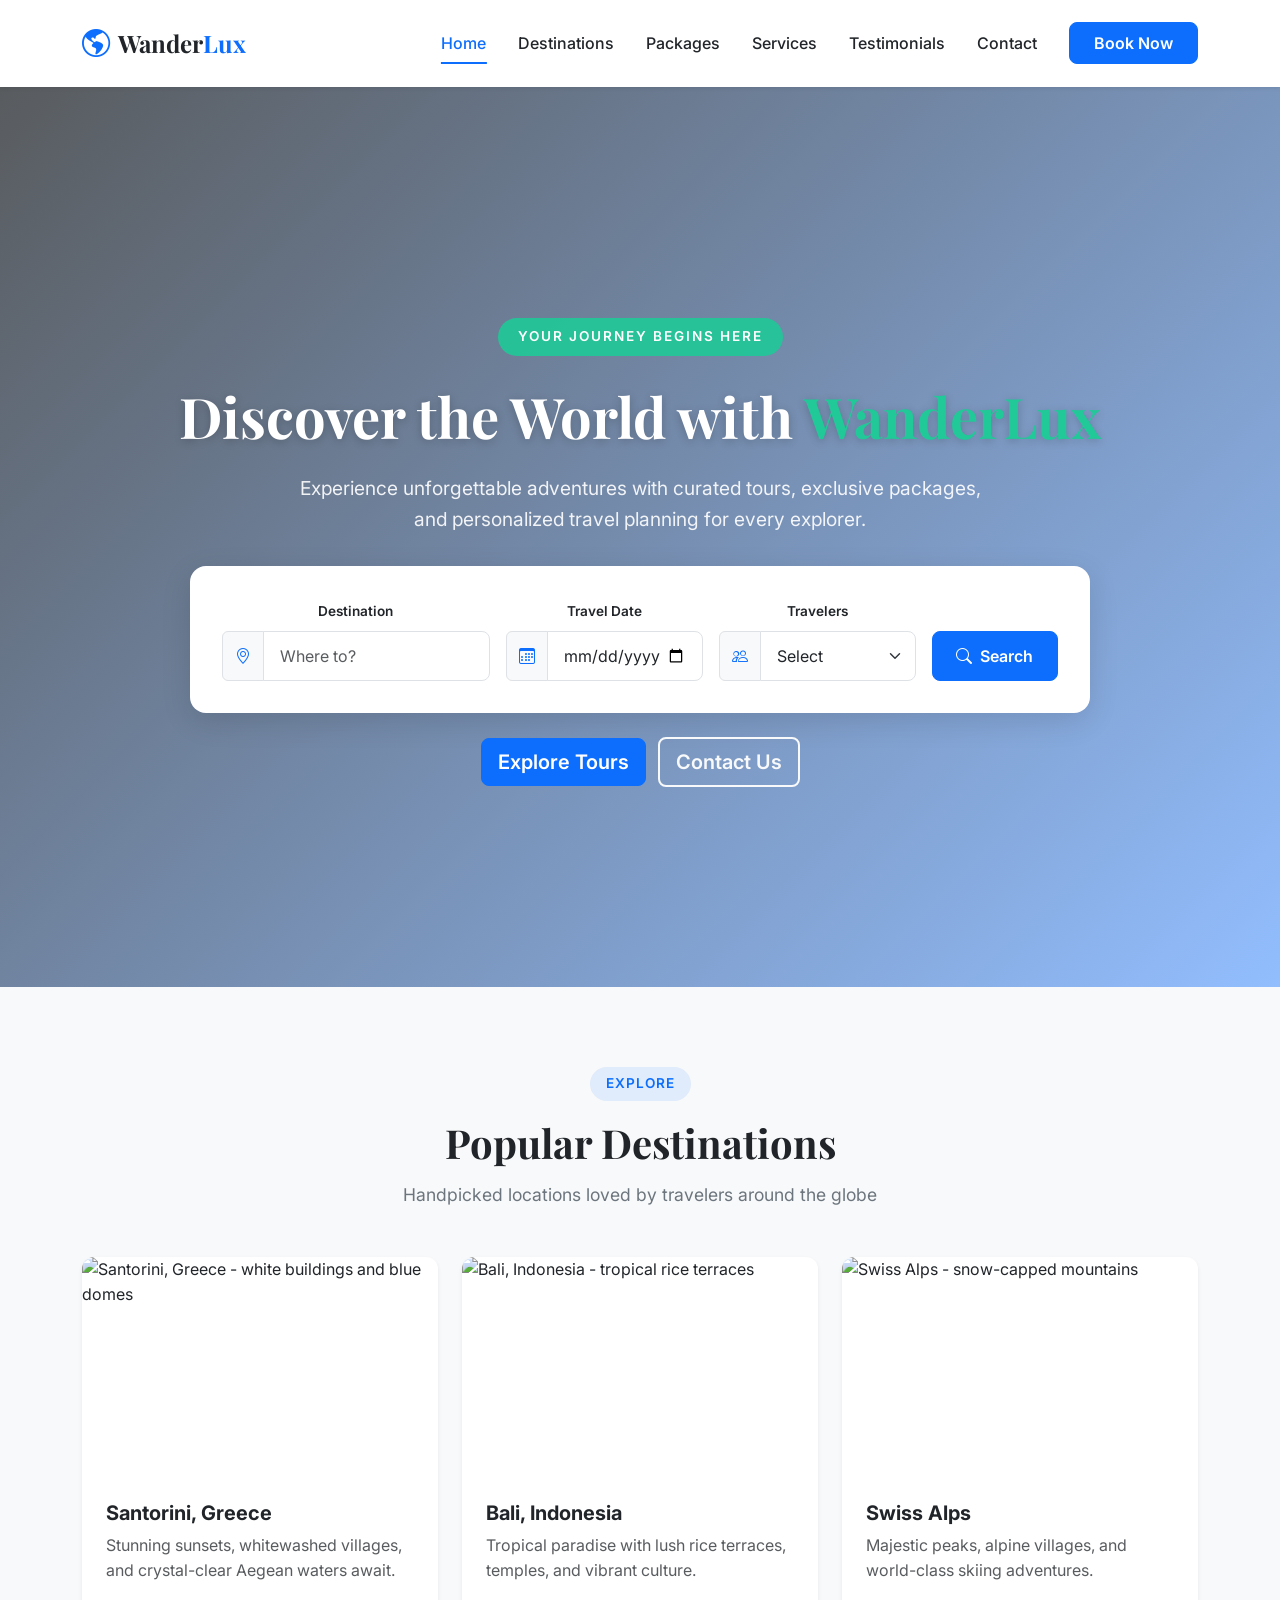
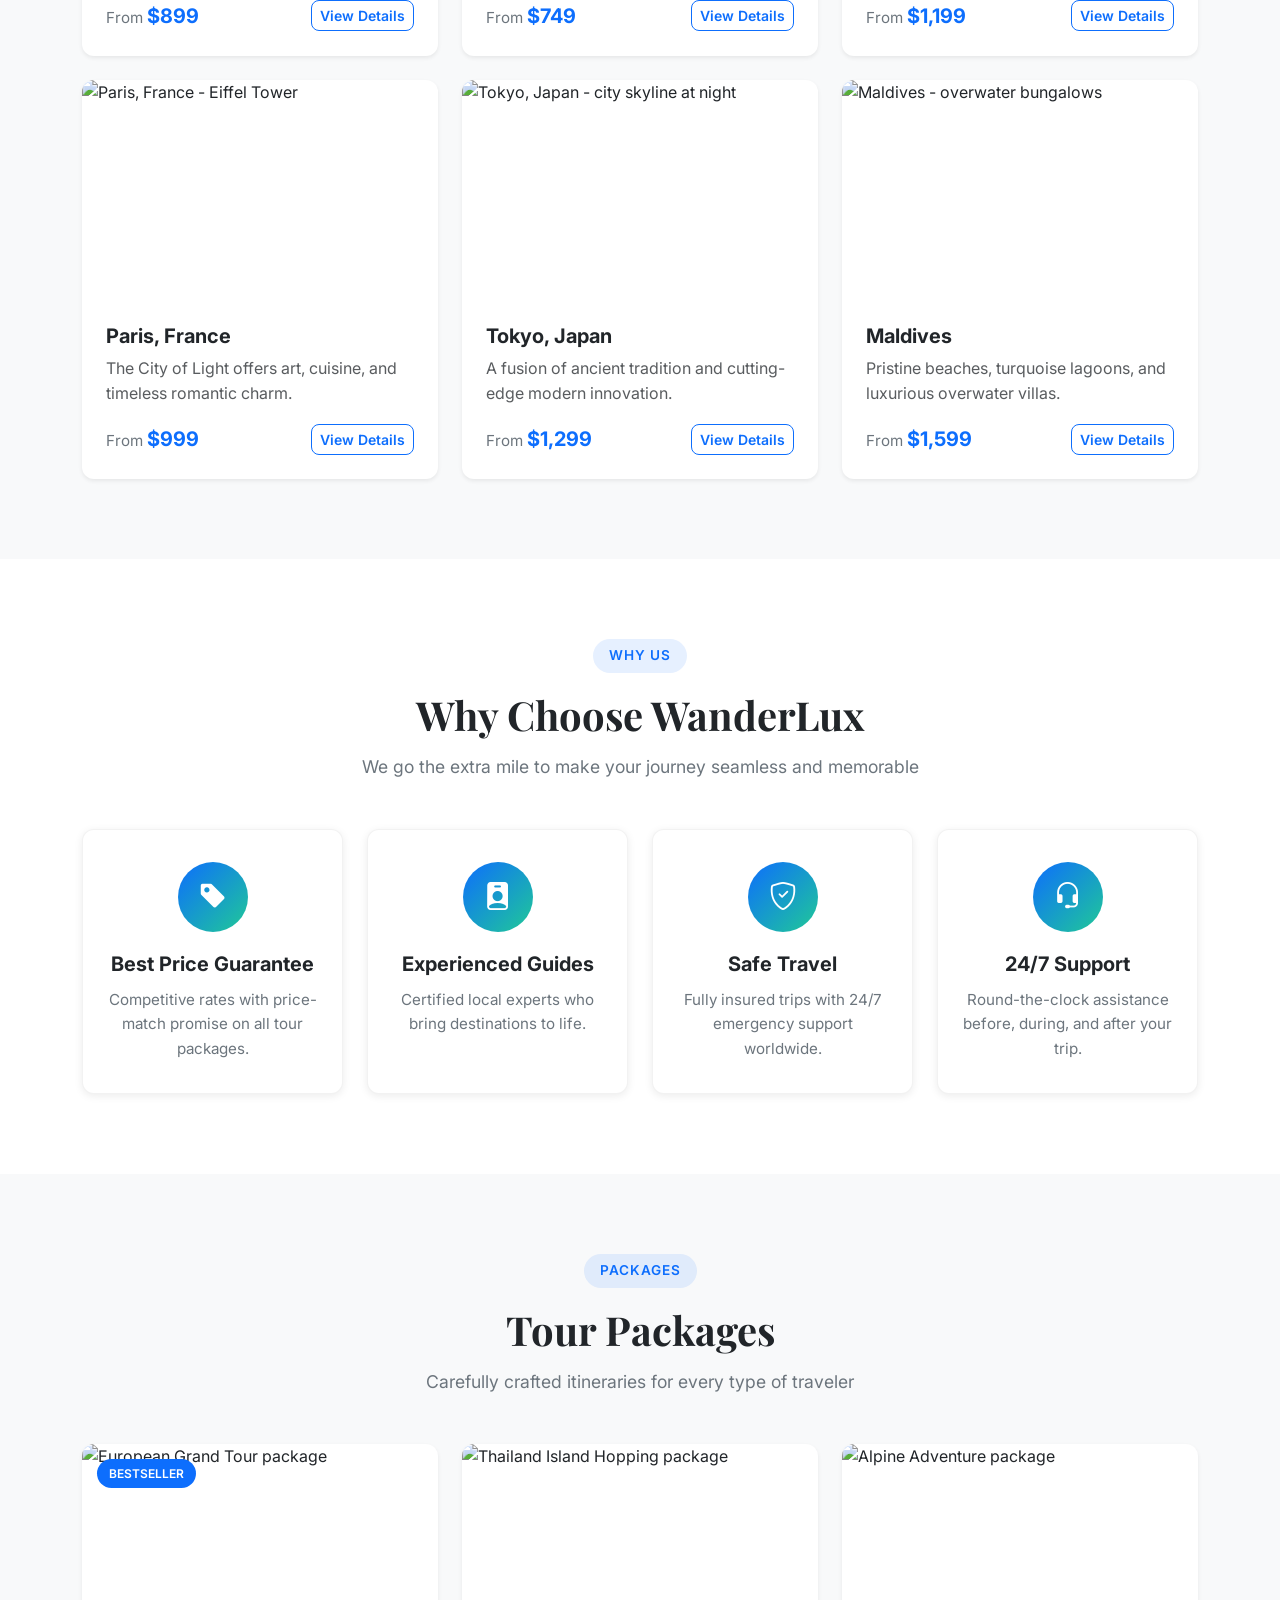
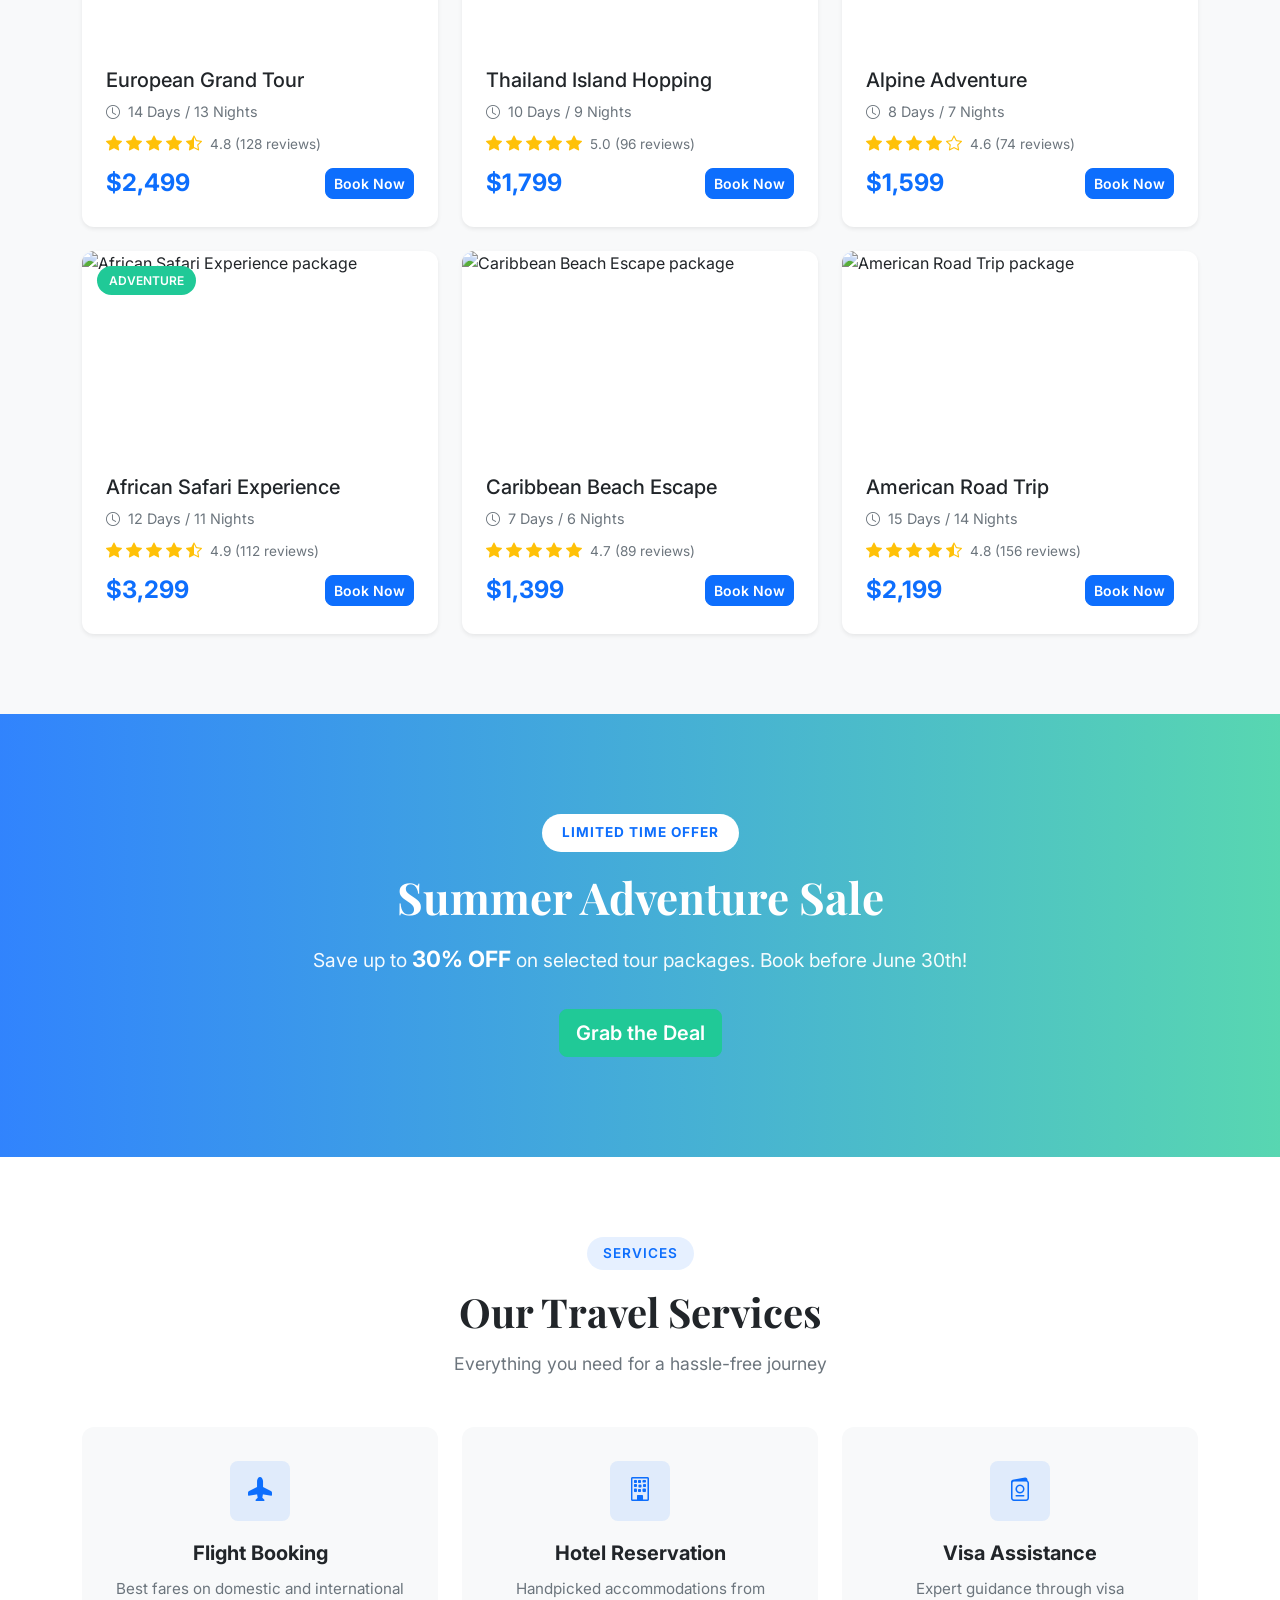
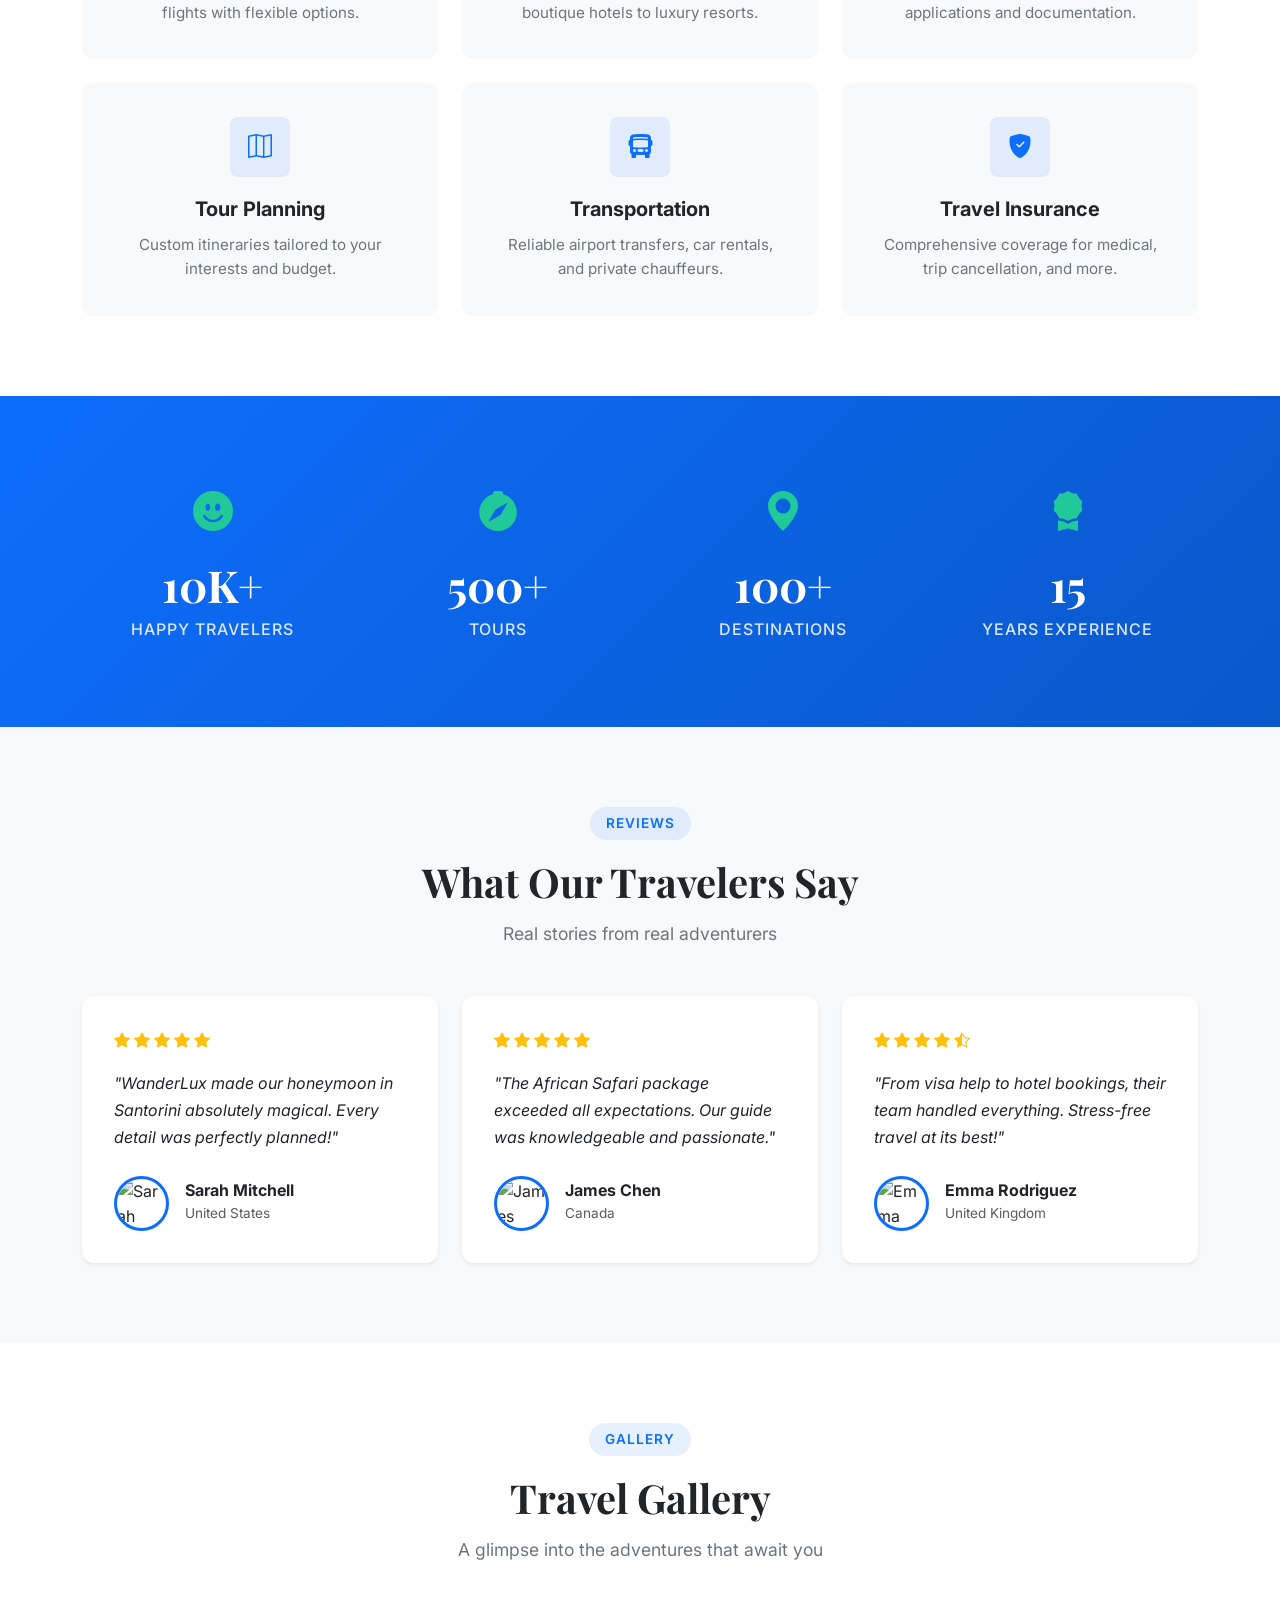
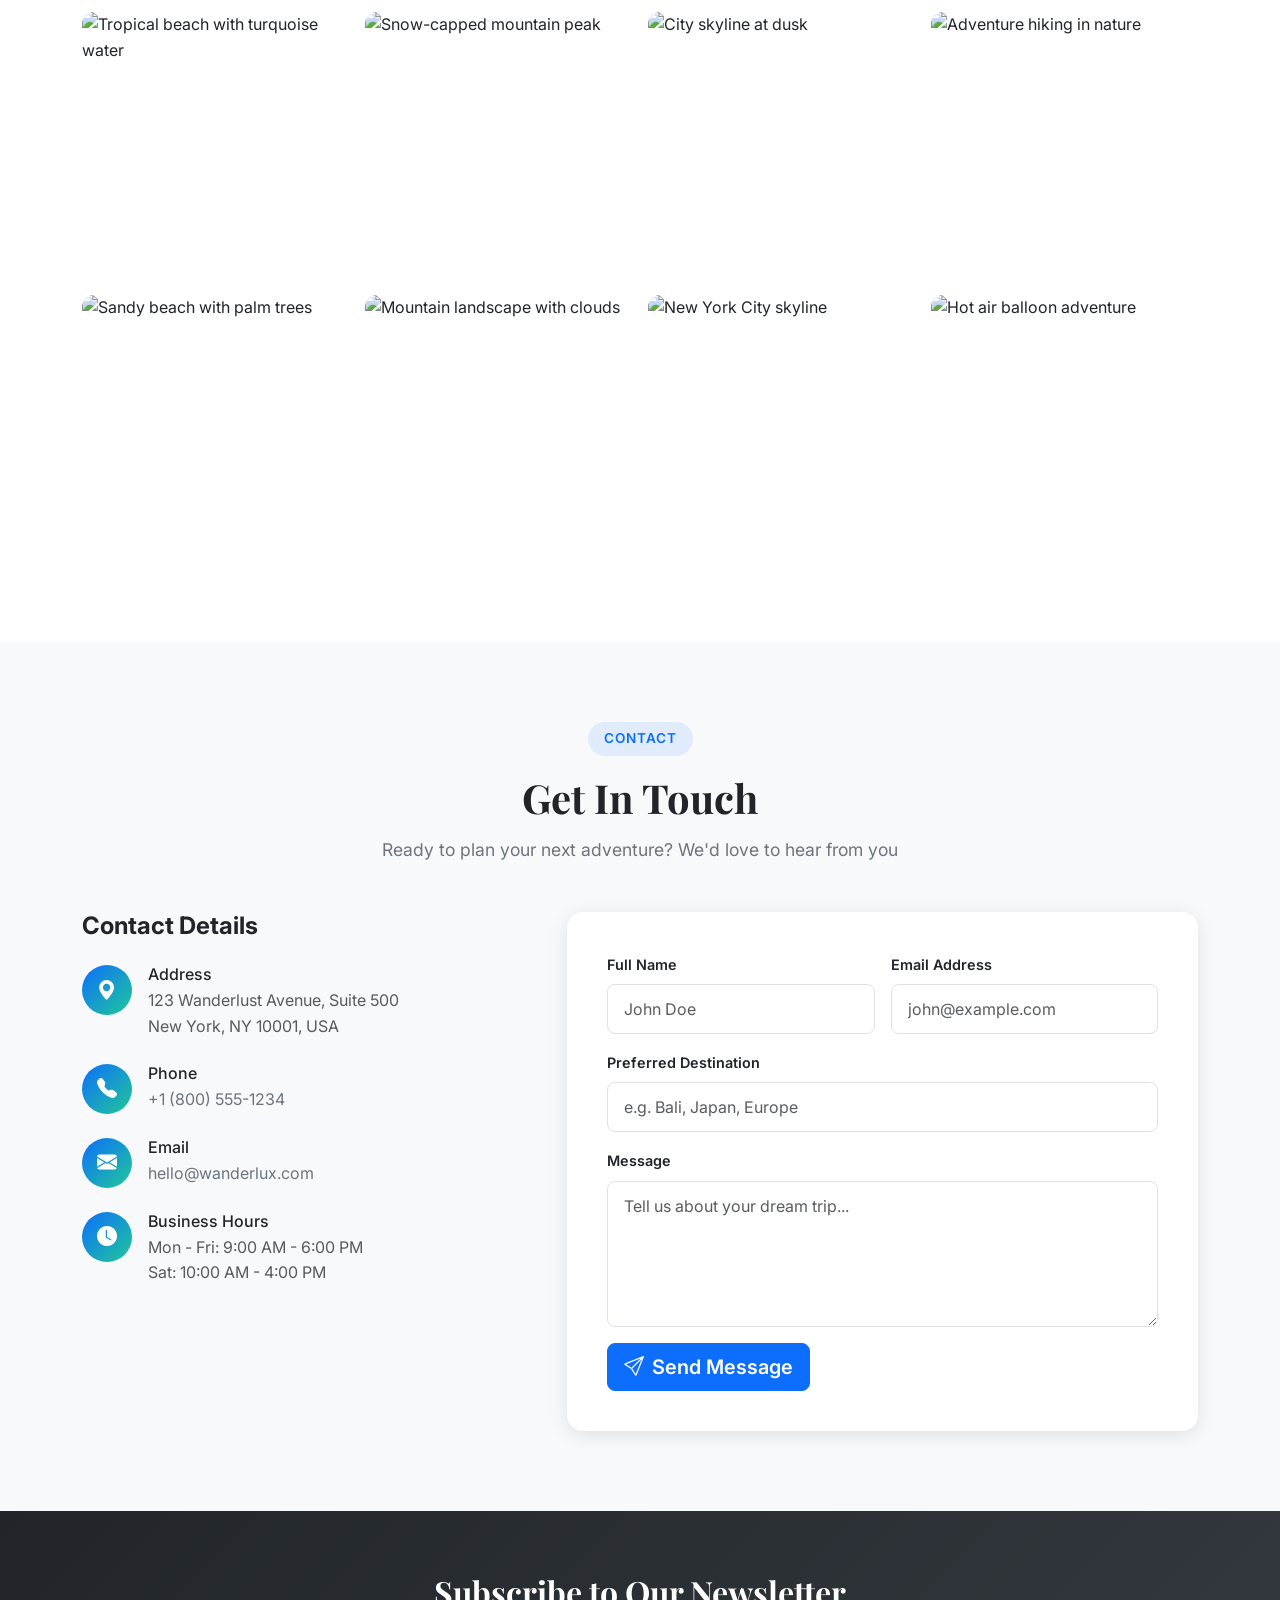
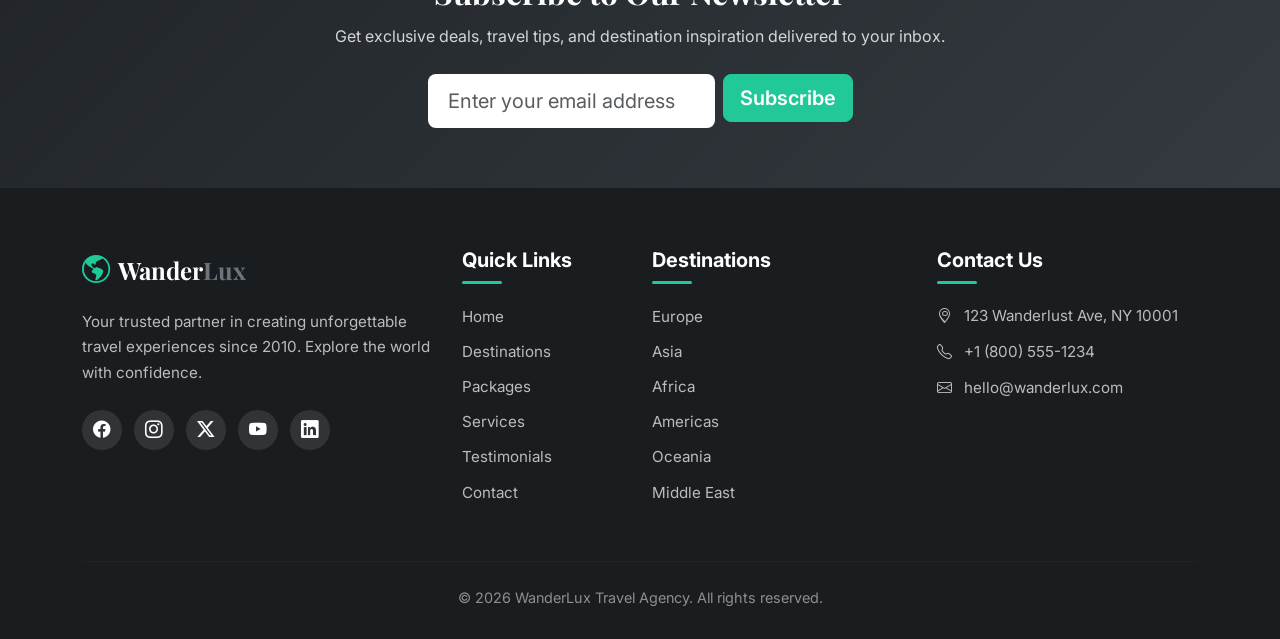
==== travel-agency/index.html @ b8230808 "folder set" ====
<!DOCTYPE html>
<html lang="en">
<head>
    <!-- Meta Tags for SEO and Responsive Design -->
    <meta charset="UTF-8">
    <meta name="viewport" content="width=device-width, initial-scale=1.0">
    <meta name="description" content="WanderLux Travel Agency - Premium tours, destinations, and travel packages worldwide. Book your dream vacation today.">
    <meta name="keywords" content="travel agency, tours, destinations, vacation packages, flight booking, hotel reservation">
    <meta name="author" content="WanderLux Travel Agency">
    <title>WanderLux | Premium Travel Agency</title>

    <!-- Bootstrap 5 CSS CDN -->
    <link href="https://cdn.jsdelivr.net/npm/bootstrap@5.3.3/dist/css/bootstrap.min.css" rel="stylesheet">

    <!-- Bootstrap Icons CDN -->
    <link href="https://cdn.jsdelivr.net/npm/bootstrap-icons@1.11.3/font/bootstrap-icons.min.css" rel="stylesheet">

    <!-- Google Fonts - Modern Typography -->
    <link rel="preconnect" href="https://fonts.googleapis.com">
    <link rel="preconnect" href="https://fonts.gstatic.com" crossorigin>
    <link href="https://fonts.googleapis.com/css2?family=Inter:wght@400;500;600;700&family=Playfair+Display:wght@600;700&display=swap" rel="stylesheet">

    <!-- Custom CSS Files -->
    <link rel="stylesheet" href="css/style.css">
    <link rel="stylesheet" href="css/responsive.css">
</head>
<body>

    <!-- ============================================
         1. STICKY NAVBAR
         ============================================ -->
    <nav class="navbar navbar-expand-lg navbar-light bg-white sticky-top shadow-sm" id="mainNavbar">
        <div class="container">
            <!-- Logo -->
            <a class="navbar-brand d-flex align-items-center" href="#home">
                <i class="bi bi-globe-americas brand-icon me-2" aria-hidden="true"></i>
                <span class="brand-text">Wander<span class="text-primary">Lux</span></span>
            </a>

            <!-- Mobile Hamburger Menu -->
            <button class="navbar-toggler border-0" type="button" data-bs-toggle="collapse" data-bs-target="#navbarNav"
                aria-controls="navbarNav" aria-expanded="false" aria-label="Toggle navigation">
                <span class="navbar-toggler-icon"></span>
            </button>

            <!-- Navigation Links -->
            <div class="collapse navbar-collapse" id="navbarNav">
                <ul class="navbar-nav ms-auto align-items-lg-center">
                    <li class="nav-item">
                        <a class="nav-link active" href="#home">Home</a>
                    </li>
                    <li class="nav-item">
                        <a class="nav-link" href="#destinations">Destinations</a>
                    </li>
                    <li class="nav-item">
                        <a class="nav-link" href="#packages">Packages</a>
                    </li>
                    <li class="nav-item">
                        <a class="nav-link" href="#services">Services</a>
                    </li>
                    <li class="nav-item">
                        <a class="nav-link" href="#testimonials">Testimonials</a>
                    </li>
                    <li class="nav-item">
                        <a class="nav-link" href="#contact">Contact</a>
                    </li>
                    <li class="nav-item ms-lg-3">
                        <a class="btn btn-primary btn-book-nav" href="#packages">Book Now</a>
                    </li>
                </ul>
            </div>
        </div>
    </nav>

    <!-- ============================================
         2. HERO SECTION
         ============================================ -->
    <section class="hero-section" id="home" aria-label="Hero banner">
        <div class="hero-overlay"></div>
        <div class="container hero-content">
            <div class="row justify-content-center">
                <div class="col-lg-10 text-center">
                    <span class="hero-badge">Your Journey Begins Here</span>
                    <h1 class="hero-title">Discover the World with <span class="text-highlight">WanderLux</span></h1>
                    <p class="hero-description">
                        Experience unforgettable adventures with curated tours, exclusive packages,
                        and personalized travel planning for every explorer.
                    </p>

                    <!-- Search Trip Form -->
                    <div class="search-form-wrapper">
                        <form class="search-form row g-3 align-items-end" action="#" method="get" role="search">
                            <div class="col-md-4">
                                <label for="destination" class="form-label">Destination</label>
                                <div class="input-group">
                                    <span class="input-group-text"><i class="bi bi-geo-alt" aria-hidden="true"></i></span>
                                    <input type="text" class="form-control" id="destination" name="destination" placeholder="Where to?" required>
                                </div>
                            </div>
                            <div class="col-md-3">
                                <label for="travel-date" class="form-label">Travel Date</label>
                                <div class="input-group">
                                    <span class="input-group-text"><i class="bi bi-calendar3" aria-hidden="true"></i></span>
                                    <input type="date" class="form-control" id="travel-date" name="travel-date" required>
                                </div>
                            </div>
                            <div class="col-md-3">
                                <label for="travelers" class="form-label">Travelers</label>
                                <div class="input-group">
                                    <span class="input-group-text"><i class="bi bi-people" aria-hidden="true"></i></span>
                                    <select class="form-select" id="travelers" name="travelers" required>
                                        <option value="" selected disabled>Select</option>
                                        <option value="1">1 Person</option>
                                        <option value="2">2 People</option>
                                        <option value="3">3 People</option>
                                        <option value="4">4+ People</option>
                                    </select>
                                </div>
                            </div>
                            <div class="col-md-2">
                                <button type="submit" class="btn btn-primary w-100 btn-search">
                                    <i class="bi bi-search me-1" aria-hidden="true"></i> Search
                                </button>
                            </div>
                        </form>
                    </div>

                    <!-- CTA Buttons -->
                    <div class="hero-cta mt-4">
                        <a href="#packages" class="btn btn-primary btn-lg me-2 mb-2">Explore Tours</a>
                        <a href="#contact" class="btn btn-outline-light btn-lg mb-2">Contact Us</a>
                    </div>
                </div>
            </div>
        </div>
    </section>

    <!-- ============================================
         3. POPULAR DESTINATIONS
         ============================================ -->
    <section class="section-padding bg-light" id="destinations">
        <div class="container">
            <div class="section-header text-center">
                <span class="section-badge">Explore</span>
                <h2 class="section-title">Popular Destinations</h2>
                <p class="section-subtitle">Handpicked locations loved by travelers around the globe</p>
            </div>

            <div class="row g-4">
                <!-- Destination Card 1 -->
                <div class="col-md-6 col-lg-4">
                    <article class="card destination-card h-100 border-0 shadow-sm">
                        <div class="card-img-wrapper">
                            <img src="https://images.unsplash.com/photo-1523906834658-6e24ef2386f9?w=600&h=400&fit=crop" class="card-img-top" alt="Santorini, Greece - white buildings and blue domes" loading="lazy">
                        </div>
                        <div class="card-body">
                            <h3 class="card-title h5">Santorini, Greece</h3>
                            <p class="card-text text-muted">Stunning sunsets, whitewashed villages, and crystal-clear Aegean waters await.</p>
                            <div class="d-flex justify-content-between align-items-center">
                                <span class="price-tag">From <strong>$899</strong></span>
                                <a href="#packages" class="btn btn-outline-primary btn-sm">View Details</a>
                            </div>
                        </div>
                    </article>
                </div>

                <!-- Destination Card 2 -->
                <div class="col-md-6 col-lg-4">
                    <article class="card destination-card h-100 border-0 shadow-sm">
                        <div class="card-img-wrapper">
                            <img src="https://images.unsplash.com/photo-1537996194471-e657df975ab4?w=600&h=400&fit=crop" class="card-img-top" alt="Bali, Indonesia - tropical rice terraces" loading="lazy">
                        </div>
                        <div class="card-body">
                            <h3 class="card-title h5">Bali, Indonesia</h3>
                            <p class="card-text text-muted">Tropical paradise with lush rice terraces, temples, and vibrant culture.</p>
                            <div class="d-flex justify-content-between align-items-center">
                                <span class="price-tag">From <strong>$749</strong></span>
                                <a href="#packages" class="btn btn-outline-primary btn-sm">View Details</a>
                            </div>
                        </div>
                    </article>
                </div>

                <!-- Destination Card 3 -->
                <div class="col-md-6 col-lg-4">
                    <article class="card destination-card h-100 border-0 shadow-sm">
                        <div class="card-img-wrapper">
                            <img src="https://images.unsplash.com/photo-1518548419970-58e3b4079ab2?w=600&h=400&fit=crop" class="card-img-top" alt="Swiss Alps - snow-capped mountains" loading="lazy">
                        </div>
                        <div class="card-body">
                            <h3 class="card-title h5">Swiss Alps</h3>
                            <p class="card-text text-muted">Majestic peaks, alpine villages, and world-class skiing adventures.</p>
                            <div class="d-flex justify-content-between align-items-center">
                                <span class="price-tag">From <strong>$1,199</strong></span>
                                <a href="#packages" class="btn btn-outline-primary btn-sm">View Details</a>
                            </div>
                        </div>
                    </article>
                </div>

                <!-- Destination Card 4 -->
                <div class="col-md-6 col-lg-4">
                    <article class="card destination-card h-100 border-0 shadow-sm">
                        <div class="card-img-wrapper">
                            <img src="https://images.unsplash.com/photo-1502602898657-3e91760cbb34?w=600&h=400&fit=crop" class="card-img-top" alt="Paris, France - Eiffel Tower" loading="lazy">
                        </div>
                        <div class="card-body">
                            <h3 class="card-title h5">Paris, France</h3>
                            <p class="card-text text-muted">The City of Light offers art, cuisine, and timeless romantic charm.</p>
                            <div class="d-flex justify-content-between align-items-center">
                                <span class="price-tag">From <strong>$999</strong></span>
                                <a href="#packages" class="btn btn-outline-primary btn-sm">View Details</a>
                            </div>
                        </div>
                    </article>
                </div>

                <!-- Destination Card 5 -->
                <div class="col-md-6 col-lg-4">
                    <article class="card destination-card h-100 border-0 shadow-sm">
                        <div class="card-img-wrapper">
                            <img src="https://images.unsplash.com/photo-1548013146-72479768bada?w=600&h=400&fit=crop" class="card-img-top" alt="Tokyo, Japan - city skyline at night" loading="lazy">
                        </div>
                        <div class="card-body">
                            <h3 class="card-title h5">Tokyo, Japan</h3>
                            <p class="card-text text-muted">A fusion of ancient tradition and cutting-edge modern innovation.</p>
                            <div class="d-flex justify-content-between align-items-center">
                                <span class="price-tag">From <strong>$1,299</strong></span>
                                <a href="#packages" class="btn btn-outline-primary btn-sm">View Details</a>
                            </div>
                        </div>
                    </article>
                </div>

                <!-- Destination Card 6 -->
                <div class="col-md-6 col-lg-4">
                    <article class="card destination-card h-100 border-0 shadow-sm">
                        <div class="card-img-wrapper">
                            <img src="https://images.unsplash.com/photo-1516026672322-bc52d61a55d5?w=600&h=400&fit=crop" class="card-img-top" alt="Maldives - overwater bungalows" loading="lazy">
                        </div>
                        <div class="card-body">
                            <h3 class="card-title h5">Maldives</h3>
                            <p class="card-text text-muted">Pristine beaches, turquoise lagoons, and luxurious overwater villas.</p>
                            <div class="d-flex justify-content-between align-items-center">
                                <span class="price-tag">From <strong>$1,599</strong></span>
                                <a href="#packages" class="btn btn-outline-primary btn-sm">View Details</a>
                            </div>
                        </div>
                    </article>
                </div>
            </div>
        </div>
    </section>

    <!-- ============================================
         4. WHY CHOOSE US
         ============================================ -->
    <section class="section-padding" id="why-choose-us">
        <div class="container">
            <div class="section-header text-center">
                <span class="section-badge">Why Us</span>
                <h2 class="section-title">Why Choose WanderLux</h2>
                <p class="section-subtitle">We go the extra mile to make your journey seamless and memorable</p>
            </div>

            <div class="row g-4">
                <!-- Feature Card 1 -->
                <div class="col-md-6 col-lg-3">
                    <div class="feature-card text-center h-100">
                        <div class="feature-icon">
                            <i class="bi bi-tag-fill" aria-hidden="true"></i>
                        </div>
                        <h3 class="feature-title h5">Best Price Guarantee</h3>
                        <p class="feature-text">Competitive rates with price-match promise on all tour packages.</p>
                    </div>
                </div>

                <!-- Feature Card 2 -->
                <div class="col-md-6 col-lg-3">
                    <div class="feature-card text-center h-100">
                        <div class="feature-icon">
                            <i class="bi bi-person-badge-fill" aria-hidden="true"></i>
                        </div>
                        <h3 class="feature-title h5">Experienced Guides</h3>
                        <p class="feature-text">Certified local experts who bring destinations to life.</p>
                    </div>
                </div>

                <!-- Feature Card 3 -->
                <div class="col-md-6 col-lg-3">
                    <div class="feature-card text-center h-100">
                        <div class="feature-icon">
                            <i class="bi bi-shield-check" aria-hidden="true"></i>
                        </div>
                        <h3 class="feature-title h5">Safe Travel</h3>
                        <p class="feature-text">Fully insured trips with 24/7 emergency support worldwide.</p>
                    </div>
                </div>

                <!-- Feature Card 4 -->
                <div class="col-md-6 col-lg-3">
                    <div class="feature-card text-center h-100">
                        <div class="feature-icon">
                            <i class="bi bi-headset" aria-hidden="true"></i>
                        </div>
                        <h3 class="feature-title h5">24/7 Support</h3>
                        <p class="feature-text">Round-the-clock assistance before, during, and after your trip.</p>
                    </div>
                </div>
            </div>
        </div>
    </section>

    <!-- ============================================
         5. TOUR PACKAGES
         ============================================ -->
    <section class="section-padding bg-light" id="packages">
        <div class="container">
            <div class="section-header text-center">
                <span class="section-badge">Packages</span>
                <h2 class="section-title">Tour Packages</h2>
                <p class="section-subtitle">Carefully crafted itineraries for every type of traveler</p>
            </div>

            <div class="row g-4">
                <!-- Package Card 1 -->
                <div class="col-md-6 col-lg-4">
                    <article class="card package-card h-100 border-0 shadow-sm">
                        <div class="card-img-wrapper">
                            <img src="https://images.unsplash.com/photo-1476514529935-07fa3c4c5f5f?w=600&h=400&fit=crop" class="card-img-top" alt="European Grand Tour package" loading="lazy">
                            <span class="package-badge">Bestseller</span>
                        </div>
                        <div class="card-body">
                            <h3 class="card-title h5">European Grand Tour</h3>
                            <p class="package-duration"><i class="bi bi-clock me-1" aria-hidden="true"></i> 14 Days / 13 Nights</p>
                            <div class="package-rating mb-2">
                                <i class="bi bi-star-fill text-warning" aria-hidden="true"></i>
                                <i class="bi bi-star-fill text-warning" aria-hidden="true"></i>
                                <i class="bi bi-star-fill text-warning" aria-hidden="true"></i>
                                <i class="bi bi-star-fill text-warning" aria-hidden="true"></i>
                                <i class="bi bi-star-half text-warning" aria-hidden="true"></i>
                                <span class="rating-text">4.8 (128 reviews)</span>
                            </div>
                            <div class="d-flex justify-content-between align-items-center">
                                <span class="package-price">$2,499</span>
                                <a href="#contact" class="btn btn-primary btn-sm">Book Now</a>
                            </div>
                        </div>
                    </article>
                </div>

                <!-- Package Card 2 -->
                <div class="col-md-6 col-lg-4">
                    <article class="card package-card h-100 border-0 shadow-sm">
                        <div class="card-img-wrapper">
                            <img src="https://images.unsplash.com/photo-1552465011-b4e21bf8e135?w=600&h=400&fit=crop" class="card-img-top" alt="Thailand Island Hopping package" loading="lazy">
                        </div>
                        <div class="card-body">
                            <h3 class="card-title h5">Thailand Island Hopping</h3>
                            <p class="package-duration"><i class="bi bi-clock me-1" aria-hidden="true"></i> 10 Days / 9 Nights</p>
                            <div class="package-rating mb-2">
                                <i class="bi bi-star-fill text-warning" aria-hidden="true"></i>
                                <i class="bi bi-star-fill text-warning" aria-hidden="true"></i>
                                <i class="bi bi-star-fill text-warning" aria-hidden="true"></i>
                                <i class="bi bi-star-fill text-warning" aria-hidden="true"></i>
                                <i class="bi bi-star-fill text-warning" aria-hidden="true"></i>
                                <span class="rating-text">5.0 (96 reviews)</span>
                            </div>
                            <div class="d-flex justify-content-between align-items-center">
                                <span class="package-price">$1,799</span>
                                <a href="#contact" class="btn btn-primary btn-sm">Book Now</a>
                            </div>
                        </div>
                    </article>
                </div>

                <!-- Package Card 3 -->
                <div class="col-md-6 col-lg-4">
                    <article class="card package-card h-100 border-0 shadow-sm">
                        <div class="card-img-wrapper">
                            <img src="https://images.unsplash.com/photo-1506905925346-21bda4d32df4?w=600&h=400&fit=crop" class="card-img-top" alt="Alpine Adventure package" loading="lazy">
                        </div>
                        <div class="card-body">
                            <h3 class="card-title h5">Alpine Adventure</h3>
                            <p class="package-duration"><i class="bi bi-clock me-1" aria-hidden="true"></i> 8 Days / 7 Nights</p>
                            <div class="package-rating mb-2">
                                <i class="bi bi-star-fill text-warning" aria-hidden="true"></i>
                                <i class="bi bi-star-fill text-warning" aria-hidden="true"></i>
                                <i class="bi bi-star-fill text-warning" aria-hidden="true"></i>
                                <i class="bi bi-star-fill text-warning" aria-hidden="true"></i>
                                <i class="bi bi-star text-warning" aria-hidden="true"></i>
                                <span class="rating-text">4.6 (74 reviews)</span>
                            </div>
                            <div class="d-flex justify-content-between align-items-center">
                                <span class="package-price">$1,599</span>
                                <a href="#contact" class="btn btn-primary btn-sm">Book Now</a>
                            </div>
                        </div>
                    </article>
                </div>

                <!-- Package Card 4 -->
                <div class="col-md-6 col-lg-4">
                    <article class="card package-card h-100 border-0 shadow-sm">
                        <div class="card-img-wrapper">
                            <img src="https://images.unsplash.com/photo-1516426122078-c23e76319801?w=600&h=400&fit=crop" class="card-img-top" alt="African Safari Experience package" loading="lazy">
                            <span class="package-badge badge-adventure">Adventure</span>
                        </div>
                        <div class="card-body">
                            <h3 class="card-title h5">African Safari Experience</h3>
                            <p class="package-duration"><i class="bi bi-clock me-1" aria-hidden="true"></i> 12 Days / 11 Nights</p>
                            <div class="package-rating mb-2">
                                <i class="bi bi-star-fill text-warning" aria-hidden="true"></i>
                                <i class="bi bi-star-fill text-warning" aria-hidden="true"></i>
                                <i class="bi bi-star-fill text-warning" aria-hidden="true"></i>
                                <i class="bi bi-star-fill text-warning" aria-hidden="true"></i>
                                <i class="bi bi-star-half text-warning" aria-hidden="true"></i>
                                <span class="rating-text">4.9 (112 reviews)</span>
                            </div>
                            <div class="d-flex justify-content-between align-items-center">
                                <span class="package-price">$3,299</span>
                                <a href="#contact" class="btn btn-primary btn-sm">Book Now</a>
                            </div>
                        </div>
                    </article>
                </div>

                <!-- Package Card 5 -->
                <div class="col-md-6 col-lg-4">
                    <article class="card package-card h-100 border-0 shadow-sm">
                        <div class="card-img-wrapper">
                            <img src="https://images.unsplash.com/photo-1507525428034-b723cf961d3e?w=600&h=400&fit=crop" class="card-img-top" alt="Caribbean Beach Escape package" loading="lazy">
                        </div>
                        <div class="card-body">
                            <h3 class="card-title h5">Caribbean Beach Escape</h3>
                            <p class="package-duration"><i class="bi bi-clock me-1" aria-hidden="true"></i> 7 Days / 6 Nights</p>
                            <div class="package-rating mb-2">
                                <i class="bi bi-star-fill text-warning" aria-hidden="true"></i>
                                <i class="bi bi-star-fill text-warning" aria-hidden="true"></i>
                                <i class="bi bi-star-fill text-warning" aria-hidden="true"></i>
                                <i class="bi bi-star-fill text-warning" aria-hidden="true"></i>
                                <i class="bi bi-star-fill text-warning" aria-hidden="true"></i>
                                <span class="rating-text">4.7 (89 reviews)</span>
                            </div>
                            <div class="d-flex justify-content-between align-items-center">
                                <span class="package-price">$1,399</span>
                                <a href="#contact" class="btn btn-primary btn-sm">Book Now</a>
                            </div>
                        </div>
                    </article>
                </div>

                <!-- Package Card 6 -->
                <div class="col-md-6 col-lg-4">
                    <article class="card package-card h-100 border-0 shadow-sm">
                        <div class="card-img-wrapper">
                            <img src="https://images.unsplash.com/photo-1469854523086-cc02fe5d8800?w=600&h=400&fit=crop" class="card-img-top" alt="American Road Trip package" loading="lazy">
                        </div>
                        <div class="card-body">
                            <h3 class="card-title h5">American Road Trip</h3>
                            <p class="package-duration"><i class="bi bi-clock me-1" aria-hidden="true"></i> 15 Days / 14 Nights</p>
                            <div class="package-rating mb-2">
                                <i class="bi bi-star-fill text-warning" aria-hidden="true"></i>
                                <i class="bi bi-star-fill text-warning" aria-hidden="true"></i>
                                <i class="bi bi-star-fill text-warning" aria-hidden="true"></i>
                                <i class="bi bi-star-fill text-warning" aria-hidden="true"></i>
                                <i class="bi bi-star-half text-warning" aria-hidden="true"></i>
                                <span class="rating-text">4.8 (156 reviews)</span>
                            </div>
                            <div class="d-flex justify-content-between align-items-center">
                                <span class="package-price">$2,199</span>
                                <a href="#contact" class="btn btn-primary btn-sm">Book Now</a>
                            </div>
                        </div>
                    </article>
                </div>
            </div>
        </div>
    </section>

    <!-- ============================================
         6. ADVENTURE BANNER
         ============================================ -->
    <section class="adventure-banner" aria-label="Special discount offer">
        <div class="adventure-overlay"></div>
        <div class="container adventure-content text-center">
            <span class="adventure-badge">Limited Time Offer</span>
            <h2 class="adventure-title">Summer Adventure Sale</h2>
            <p class="adventure-text">Save up to <strong>30% OFF</strong> on selected tour packages. Book before June 30th!</p>
            <a href="#packages" class="btn btn-secondary btn-lg">Grab the Deal</a>
        </div>
    </section>

    <!-- ============================================
         7. SERVICES SECTION
         ============================================ -->
    <section class="section-padding" id="services">
        <div class="container">
            <div class="section-header text-center">
                <span class="section-badge">Services</span>
                <h2 class="section-title">Our Travel Services</h2>
                <p class="section-subtitle">Everything you need for a hassle-free journey</p>
            </div>

            <div class="row g-4">
                <!-- Service Card 1 -->
                <div class="col-md-6 col-lg-4">
                    <div class="service-card h-100">
                        <div class="service-icon">
                            <i class="bi bi-airplane-fill" aria-hidden="true"></i>
                        </div>
                        <h3 class="service-title h5">Flight Booking</h3>
                        <p class="service-text">Best fares on domestic and international flights with flexible options.</p>
                    </div>
                </div>

                <!-- Service Card 2 -->
                <div class="col-md-6 col-lg-4">
                    <div class="service-card h-100">
                        <div class="service-icon">
                            <i class="bi bi-building" aria-hidden="true"></i>
                        </div>
                        <h3 class="service-title h5">Hotel Reservation</h3>
                        <p class="service-text">Handpicked accommodations from boutique hotels to luxury resorts.</p>
                    </div>
                </div>

                <!-- Service Card 3 -->
                <div class="col-md-6 col-lg-4">
                    <div class="service-card h-100">
                        <div class="service-icon">
                            <i class="bi bi-passport" aria-hidden="true"></i>
                        </div>
                        <h3 class="service-title h5">Visa Assistance</h3>
                        <p class="service-text">Expert guidance through visa applications and documentation.</p>
                    </div>
                </div>

                <!-- Service Card 4 -->
                <div class="col-md-6 col-lg-4">
                    <div class="service-card h-100">
                        <div class="service-icon">
                            <i class="bi bi-map" aria-hidden="true"></i>
                        </div>
                        <h3 class="service-title h5">Tour Planning</h3>
                        <p class="service-text">Custom itineraries tailored to your interests and budget.</p>
                    </div>
                </div>

                <!-- Service Card 5 -->
                <div class="col-md-6 col-lg-4">
                    <div class="service-card h-100">
                        <div class="service-icon">
                            <i class="bi bi-bus-front-fill" aria-hidden="true"></i>
                        </div>
                        <h3 class="service-title h5">Transportation</h3>
                        <p class="service-text">Reliable airport transfers, car rentals, and private chauffeurs.</p>
                    </div>
                </div>

                <!-- Service Card 6 -->
                <div class="col-md-6 col-lg-4">
                    <div class="service-card h-100">
                        <div class="service-icon">
                            <i class="bi bi-shield-fill-check" aria-hidden="true"></i>
                        </div>
                        <h3 class="service-title h5">Travel Insurance</h3>
                        <p class="service-text">Comprehensive coverage for medical, trip cancellation, and more.</p>
                    </div>
                </div>
            </div>
        </div>
    </section>

    <!-- ============================================
         8. STATISTICS COUNTER SECTION
         ============================================ -->
    <section class="stats-section" aria-label="Company statistics">
        <div class="container">
            <div class="row g-4 text-center">
                <div class="col-6 col-lg-3">
                    <div class="stat-card">
                        <div class="stat-icon"><i class="bi bi-emoji-smile-fill" aria-hidden="true"></i></div>
                        <h3 class="stat-number">10K+</h3>
                        <p class="stat-label">Happy Travelers</p>
                    </div>
                </div>
                <div class="col-6 col-lg-3">
                    <div class="stat-card">
                        <div class="stat-icon"><i class="bi bi-compass-fill" aria-hidden="true"></i></div>
                        <h3 class="stat-number">500+</h3>
                        <p class="stat-label">Tours</p>
                    </div>
                </div>
                <div class="col-6 col-lg-3">
                    <div class="stat-card">
                        <div class="stat-icon"><i class="bi bi-geo-alt-fill" aria-hidden="true"></i></div>
                        <h3 class="stat-number">100+</h3>
                        <p class="stat-label">Destinations</p>
                    </div>
                </div>
                <div class="col-6 col-lg-3">
                    <div class="stat-card">
                        <div class="stat-icon"><i class="bi bi-award-fill" aria-hidden="true"></i></div>
                        <h3 class="stat-number">15</h3>
                        <p class="stat-label">Years Experience</p>
                    </div>
                </div>
            </div>
        </div>
    </section>

    <!-- ============================================
         9. TESTIMONIALS
         ============================================ -->
    <section class="section-padding bg-light" id="testimonials">
        <div class="container">
            <div class="section-header text-center">
                <span class="section-badge">Reviews</span>
                <h2 class="section-title">What Our Travelers Say</h2>
                <p class="section-subtitle">Real stories from real adventurers</p>
            </div>

            <div class="row g-4">
                <!-- Testimonial 1 -->
                <div class="col-md-6 col-lg-4">
                    <article class="card testimonial-card h-100 border-0 shadow-sm">
                        <div class="card-body">
                            <div class="testimonial-stars mb-3">
                                <i class="bi bi-star-fill text-warning" aria-hidden="true"></i>
                                <i class="bi bi-star-fill text-warning" aria-hidden="true"></i>
                                <i class="bi bi-star-fill text-warning" aria-hidden="true"></i>
                                <i class="bi bi-star-fill text-warning" aria-hidden="true"></i>
                                <i class="bi bi-star-fill text-warning" aria-hidden="true"></i>
                            </div>
                            <p class="testimonial-text">"WanderLux made our honeymoon in Santorini absolutely magical. Every detail was perfectly planned!"</p>
                            <div class="testimonial-author d-flex align-items-center">
                                <img src="https://images.unsplash.com/photo-1494790108377-be9c29b29330?w=80&h=80&fit=crop&crop=face" class="testimonial-avatar rounded-circle" alt="Sarah Mitchell profile photo" loading="lazy">
                                <div class="ms-3">
                                    <h4 class="author-name h6 mb-0">Sarah Mitchell</h4>
                                    <span class="author-country text-muted">United States</span>
                                </div>
                            </div>
                        </div>
                    </article>
                </div>

                <!-- Testimonial 2 -->
                <div class="col-md-6 col-lg-4">
                    <article class="card testimonial-card h-100 border-0 shadow-sm">
                        <div class="card-body">
                            <div class="testimonial-stars mb-3">
                                <i class="bi bi-star-fill text-warning" aria-hidden="true"></i>
                                <i class="bi bi-star-fill text-warning" aria-hidden="true"></i>
                                <i class="bi bi-star-fill text-warning" aria-hidden="true"></i>
                                <i class="bi bi-star-fill text-warning" aria-hidden="true"></i>
                                <i class="bi bi-star-fill text-warning" aria-hidden="true"></i>
                            </div>
                            <p class="testimonial-text">"The African Safari package exceeded all expectations. Our guide was knowledgeable and passionate."</p>
                            <div class="testimonial-author d-flex align-items-center">
                                <img src="https://images.unsplash.com/photo-1507003211169-0a1dd7228f2d?w=80&h=80&fit=crop&crop=face" class="testimonial-avatar rounded-circle" alt="James Chen profile photo" loading="lazy">
                                <div class="ms-3">
                                    <h4 class="author-name h6 mb-0">James Chen</h4>
                                    <span class="author-country text-muted">Canada</span>
                                </div>
                            </div>
                        </div>
                    </article>
                </div>

                <!-- Testimonial 3 -->
                <div class="col-md-6 col-lg-4">
                    <article class="card testimonial-card h-100 border-0 shadow-sm">
                        <div class="card-body">
                            <div class="testimonial-stars mb-3">
                                <i class="bi bi-star-fill text-warning" aria-hidden="true"></i>
                                <i class="bi bi-star-fill text-warning" aria-hidden="true"></i>
                                <i class="bi bi-star-fill text-warning" aria-hidden="true"></i>
                                <i class="bi bi-star-fill text-warning" aria-hidden="true"></i>
                                <i class="bi bi-star-half text-warning" aria-hidden="true"></i>
                            </div>
                            <p class="testimonial-text">"From visa help to hotel bookings, their team handled everything. Stress-free travel at its best!"</p>
                            <div class="testimonial-author d-flex align-items-center">
                                <img src="https://images.unsplash.com/photo-1438761681033-6461ffad8d80?w=80&h=80&fit=crop&crop=face" class="testimonial-avatar rounded-circle" alt="Emma Rodriguez profile photo" loading="lazy">
                                <div class="ms-3">
                                    <h4 class="author-name h6 mb-0">Emma Rodriguez</h4>
                                    <span class="author-country text-muted">United Kingdom</span>
                                </div>
                            </div>
                        </div>
                    </article>
                </div>
            </div>
        </div>
    </section>

    <!-- ============================================
         10. TRAVEL GALLERY
         ============================================ -->
    <section class="section-padding" id="gallery">
        <div class="container">
            <div class="section-header text-center">
                <span class="section-badge">Gallery</span>
                <h2 class="section-title">Travel Gallery</h2>
                <p class="section-subtitle">A glimpse into the adventures that await you</p>
            </div>

            <div class="row g-3 gallery-grid">
                <!-- Beach -->
                <div class="col-6 col-md-4 col-lg-3">
                    <div class="gallery-item">
                        <img src="https://images.unsplash.com/photo-1507525428034-b723cf961d3e?w=400&h=400&fit=crop" alt="Tropical beach with turquoise water" loading="lazy">
                        <div class="gallery-overlay">
                            <span>Beaches</span>
                        </div>
                    </div>
                </div>
                <!-- Mountain -->
                <div class="col-6 col-md-4 col-lg-3">
                    <div class="gallery-item">
                        <img src="https://images.unsplash.com/photo-1464822759023-fed622ff2c3b?w=400&h=400&fit=crop" alt="Snow-capped mountain peak" loading="lazy">
                        <div class="gallery-overlay">
                            <span>Mountains</span>
                        </div>
                    </div>
                </div>
                <!-- City -->
                <div class="col-6 col-md-4 col-lg-3">
                    <div class="gallery-item">
                        <img src="https://images.unsplash.com/photo-1514565131-fce0801e5785?w=400&h=400&fit=crop" alt="City skyline at dusk" loading="lazy">
                        <div class="gallery-overlay">
                            <span>Cities</span>
                        </div>
                    </div>
                </div>
                <!-- Adventure -->
                <div class="col-6 col-md-4 col-lg-3">
                    <div class="gallery-item">
                        <img src="https://images.unsplash.com/photo-1682687220742-aba13b6e50ba?w=400&h=400&fit=crop" alt="Adventure hiking in nature" loading="lazy">
                        <div class="gallery-overlay">
                            <span>Adventure</span>
                        </div>
                    </div>
                </div>
                <!-- Beach 2 -->
                <div class="col-6 col-md-4 col-lg-3">
                    <div class="gallery-item">
                        <img src="https://images.unsplash.com/photo-1519046904884-53103b34b206?w=400&h=400&fit=crop" alt="Sandy beach with palm trees" loading="lazy">
                        <div class="gallery-overlay">
                            <span>Beaches</span>
                        </div>
                    </div>
                </div>
                <!-- Mountain 2 -->
                <div class="col-6 col-md-4 col-lg-3">
                    <div class="gallery-item">
                        <img src="https://images.unsplash.com/photo-1506905925346-21bda4d32df4?w=400&h=400&fit=crop" alt="Mountain landscape with clouds" loading="lazy">
                        <div class="gallery-overlay">
                            <span>Mountains</span>
                        </div>
                    </div>
                </div>
                <!-- City 2 -->
                <div class="col-6 col-md-4 col-lg-3">
                    <div class="gallery-item">
                        <img src="https://images.unsplash.com/photo-1496442226666-8d4d0e62e6e9?w=400&h=400&fit=crop" alt="New York City skyline" loading="lazy">
                        <div class="gallery-overlay">
                            <span>Cities</span>
                        </div>
                    </div>
                </div>
                <!-- Adventure 2 -->
                <div class="col-6 col-md-4 col-lg-3">
                    <div class="gallery-item">
                        <img src="https://images.unsplash.com/photo-1533877432530-6888a5bf10b4?w=400&h=400&fit=crop" alt="Hot air balloon adventure" loading="lazy">
                        <div class="gallery-overlay">
                            <span>Adventure</span>
                        </div>
                    </div>
                </div>
            </div>
        </div>
    </section>

    <!-- ============================================
         11. CONTACT SECTION
         ============================================ -->
    <section class="section-padding bg-light" id="contact">
        <div class="container">
            <div class="section-header text-center">
                <span class="section-badge">Contact</span>
                <h2 class="section-title">Get In Touch</h2>
                <p class="section-subtitle">Ready to plan your next adventure? We'd love to hear from you</p>
            </div>

            <div class="row g-5">
                <!-- Contact Details - Left Side -->
                <div class="col-lg-5">
                    <div class="contact-info">
                        <h3 class="contact-info-title h4 mb-4">Contact Details</h3>

                        <div class="contact-item d-flex align-items-start mb-4">
                            <div class="contact-icon">
                                <i class="bi bi-geo-alt-fill" aria-hidden="true"></i>
                            </div>
                            <div class="ms-3">
                                <h4 class="h6 mb-1">Address</h4>
                                <p class="text-muted mb-0">123 Wanderlust Avenue, Suite 500<br>New York, NY 10001, USA</p>
                            </div>
                        </div>

                        <div class="contact-item d-flex align-items-start mb-4">
                            <div class="contact-icon">
                                <i class="bi bi-telephone-fill" aria-hidden="true"></i>
                            </div>
                            <div class="ms-3">
                                <h4 class="h6 mb-1">Phone</h4>
                                <p class="text-muted mb-0">
                                    <a href="tel:+18005551234" class="contact-link">+1 (800) 555-1234</a>
                                </p>
                            </div>
                        </div>

                        <div class="contact-item d-flex align-items-start mb-4">
                            <div class="contact-icon">
                                <i class="bi bi-envelope-fill" aria-hidden="true"></i>
                            </div>
                            <div class="ms-3">
                                <h4 class="h6 mb-1">Email</h4>
                                <p class="text-muted mb-0">
                                    <a href="mailto:hello@wanderlux.com" class="contact-link">hello@wanderlux.com</a>
                                </p>
                            </div>
                        </div>

                        <div class="contact-item d-flex align-items-start">
                            <div class="contact-icon">
                                <i class="bi bi-clock-fill" aria-hidden="true"></i>
                            </div>
                            <div class="ms-3">
                                <h4 class="h6 mb-1">Business Hours</h4>
                                <p class="text-muted mb-0">Mon - Fri: 9:00 AM - 6:00 PM<br>Sat: 10:00 AM - 4:00 PM</p>
                            </div>
                        </div>
                    </div>
                </div>

                <!-- Contact Form - Right Side -->
                <div class="col-lg-7">
                    <div class="contact-form-wrapper">
                        <form class="contact-form" action="#" method="post">
                            <div class="row g-3">
                                <div class="col-md-6">
                                    <label for="contact-name" class="form-label">Full Name</label>
                                    <input type="text" class="form-control" id="contact-name" name="name" placeholder="John Doe" required>
                                </div>
                                <div class="col-md-6">
                                    <label for="contact-email" class="form-label">Email Address</label>
                                    <input type="email" class="form-control" id="contact-email" name="email" placeholder="john@example.com" required>
                                </div>
                                <div class="col-12">
                                    <label for="contact-destination" class="form-label">Preferred Destination</label>
                                    <input type="text" class="form-control" id="contact-destination" name="destination" placeholder="e.g. Bali, Japan, Europe">
                                </div>
                                <div class="col-12">
                                    <label for="contact-message" class="form-label">Message</label>
                                    <textarea class="form-control" id="contact-message" name="message" rows="5" placeholder="Tell us about your dream trip..." required></textarea>
                                </div>
                                <div class="col-12">
                                    <button type="submit" class="btn btn-primary btn-lg">
                                        <i class="bi bi-send me-2" aria-hidden="true"></i>Send Message
                                    </button>
                                </div>
                            </div>
                        </form>
                    </div>
                </div>
            </div>
        </div>
    </section>

    <!-- ============================================
         12. NEWSLETTER SECTION
         ============================================ -->
    <section class="newsletter-section" aria-label="Newsletter subscription">
        <div class="container">
            <div class="newsletter-wrapper text-center">
                <h2 class="newsletter-title">Subscribe to Our Newsletter</h2>
                <p class="newsletter-text">Get exclusive deals, travel tips, and destination inspiration delivered to your inbox.</p>
                <form class="newsletter-form row g-2 justify-content-center" action="#" method="post">
                    <div class="col-md-6 col-lg-5">
                        <label for="newsletter-email" class="visually-hidden">Email address</label>
                        <input type="email" class="form-control form-control-lg" id="newsletter-email" name="email" placeholder="Enter your email address" required>
                    </div>
                    <div class="col-md-auto">
                        <button type="submit" class="btn btn-secondary btn-lg w-100">Subscribe</button>
                    </div>
                </form>
            </div>
        </div>
    </section>

    <!-- ============================================
         13. FOOTER
         ============================================ -->
    <footer class="footer" id="footer">
        <div class="container">
            <div class="row g-4">
                <!-- Company Info -->
                <div class="col-lg-4 col-md-6">
                    <a class="footer-brand d-flex align-items-center mb-3" href="#home">
                        <i class="bi bi-globe-americas brand-icon me-2" aria-hidden="true"></i>
                        <span class="brand-text text-white">Wander<span class="text-secondary">Lux</span></span>
                    </a>
                    <p class="footer-text">Your trusted partner in creating unforgettable travel experiences since 2010. Explore the world with confidence.</p>
                    <div class="social-icons">
                        <a href="#" class="social-link" aria-label="Facebook"><i class="bi bi-facebook" aria-hidden="true"></i></a>
                        <a href="#" class="social-link" aria-label="Instagram"><i class="bi bi-instagram" aria-hidden="true"></i></a>
                        <a href="#" class="social-link" aria-label="Twitter"><i class="bi bi-twitter-x" aria-hidden="true"></i></a>
                        <a href="#" class="social-link" aria-label="YouTube"><i class="bi bi-youtube" aria-hidden="true"></i></a>
                        <a href="#" class="social-link" aria-label="LinkedIn"><i class="bi bi-linkedin" aria-hidden="true"></i></a>
                    </div>
                </div>

                <!-- Quick Links -->
                <div class="col-lg-2 col-md-6">
                    <h3 class="footer-heading h5">Quick Links</h3>
                    <ul class="footer-links list-unstyled">
                        <li><a href="#home">Home</a></li>
                        <li><a href="#destinations">Destinations</a></li>
                        <li><a href="#packages">Packages</a></li>
                        <li><a href="#services">Services</a></li>
                        <li><a href="#testimonials">Testimonials</a></li>
                        <li><a href="#contact">Contact</a></li>
                    </ul>
                </div>

                <!-- Destinations -->
                <div class="col-lg-3 col-md-6">
                    <h3 class="footer-heading h5">Destinations</h3>
                    <ul class="footer-links list-unstyled">
                        <li><a href="#destinations">Europe</a></li>
                        <li><a href="#destinations">Asia</a></li>
                        <li><a href="#destinations">Africa</a></li>
                        <li><a href="#destinations">Americas</a></li>
                        <li><a href="#destinations">Oceania</a></li>
                        <li><a href="#destinations">Middle East</a></li>
                    </ul>
                </div>

                <!-- Contact Details -->
                <div class="col-lg-3 col-md-6">
                    <h3 class="footer-heading h5">Contact Us</h3>
                    <ul class="footer-contact list-unstyled">
                        <li>
                            <i class="bi bi-geo-alt me-2" aria-hidden="true"></i>
                            123 Wanderlust Ave, NY 10001
                        </li>
                        <li>
                            <i class="bi bi-telephone me-2" aria-hidden="true"></i>
                            <a href="tel:+18005551234">+1 (800) 555-1234</a>
                        </li>
                        <li>
                            <i class="bi bi-envelope me-2" aria-hidden="true"></i>
                            <a href="mailto:hello@wanderlux.com">hello@wanderlux.com</a>
                        </li>
                    </ul>
                </div>
            </div>

            <hr class="footer-divider">

            <div class="footer-bottom text-center">
                <p class="mb-0">&copy; 2026 WanderLux Travel Agency. All rights reserved.</p>
            </div>
        </div>
    </footer>

    <!-- Bootstrap 5 JS Bundle (Required for navbar collapse) -->
    <script src="https://cdn.jsdelivr.net/npm/bootstrap@5.3.3/dist/js/bootstrap.bundle.min.js"></script>
</body>
</html>
---- travel-agency/css/style.css ----
/* ============================================
   WANDERLUX TRAVEL AGENCY - MAIN STYLESHEET
   ============================================
   Table of Contents:
   1. CSS Variables & Root
   2. Base & Reset Styles
   3. Typography
   4. Utility Classes
   5. Navbar
   6. Hero Section
   7. Section Headers
   8. Destination Cards
   9. Feature Cards (Why Choose Us)
   10. Package Cards
   11. Adventure Banner
   12. Service Cards
   13. Statistics Section
   14. Testimonial Cards
   15. Gallery
   16. Contact Section
   17. Newsletter
   18. Footer
   19. Buttons & Forms
   ============================================ */


/* ============================================
   1. CSS VARIABLES & ROOT
   ============================================ */
:root {
    --primary: #0D6EFD;
    --primary-dark: #0b5ed7;
    --secondary: #20C997;
    --secondary-dark: #1aa179;
    --light-bg: #F8F9FA;
    --dark-text: #212529;
    --muted-text: #6c757d;
    --white: #ffffff;
    --border-radius: 12px;
    --border-radius-lg: 16px;
    --border-radius-sm: 8px;
    --shadow-sm: 0 2px 8px rgba(0, 0, 0, 0.08);
    --shadow-md: 0 4px 20px rgba(0, 0, 0, 0.1);
    --shadow-lg: 0 8px 30px rgba(0, 0, 0, 0.12);
    --transition: all 0.3s ease;
    --font-primary: 'Inter', sans-serif;
    --font-display: 'Playfair Display', serif;
}


/* ============================================
   2. BASE & RESET STYLES
   ============================================ */
*,
*::before,
*::after {
    box-sizing: border-box;
}

html {
    scroll-behavior: smooth;
    overflow-x: hidden;
}

body {
    font-family: var(--font-primary);
    color: var(--dark-text);
    background-color: var(--white);
    line-height: 1.6;
    overflow-x: hidden;
}

img {
    max-width: 100%;
    height: auto;
    display: block;
}

a {
    text-decoration: none;
    transition: var(--transition);
}

section {
    position: relative;
}


/* ============================================
   3. TYPOGRAPHY
   ============================================ */
h1, h2, h3, h4, h5, h6 {
    font-weight: 700;
    color: var(--dark-text);
    line-height: 1.3;
}

.section-title {
    font-family: var(--font-display);
    font-size: 2.5rem;
    font-weight: 700;
    margin-bottom: 0.75rem;
}

.section-subtitle {
    color: var(--muted-text);
    font-size: 1.1rem;
    max-width: 600px;
    margin: 0 auto;
}


/* ============================================
   4. UTILITY CLASSES
   ============================================ */
.section-padding {
    padding: 80px 0;
}

.section-badge {
    display: inline-block;
    background-color: rgba(13, 110, 253, 0.1);
    color: var(--primary);
    font-size: 0.85rem;
    font-weight: 600;
    text-transform: uppercase;
    letter-spacing: 1px;
    padding: 6px 16px;
    border-radius: 50px;
    margin-bottom: 1rem;
}

.section-header {
    margin-bottom: 3rem;
}

.text-highlight {
    color: var(--secondary);
}


/* ============================================
   5. NAVBAR
   ============================================ */
#mainNavbar {
    padding: 1rem 0;
    transition: var(--transition);
}

.brand-icon {
    font-size: 1.75rem;
    color: var(--primary);
}

.brand-text {
    font-family: var(--font-display);
    font-size: 1.5rem;
    font-weight: 700;
    color: var(--dark-text);
}

.navbar-nav .nav-link {
    font-weight: 500;
    color: var(--dark-text);
    padding: 0.5rem 1rem !important;
    position: relative;
}

.navbar-nav .nav-link:hover,
.navbar-nav .nav-link.active {
    color: var(--primary);
}

.navbar-nav .nav-link::after {
    content: '';
    position: absolute;
    bottom: 0;
    left: 50%;
    width: 0;
    height: 2px;
    background-color: var(--primary);
    transition: var(--transition);
    transform: translateX(-50%);
}

.navbar-nav .nav-link:hover::after,
.navbar-nav .nav-link.active::after {
    width: 60%;
}

.btn-book-nav {
    padding: 0.5rem 1.5rem;
    border-radius: 50px;
    font-weight: 600;
}


/* ============================================
   6. HERO SECTION
   ============================================ */
.hero-section {
    position: relative;
    min-height: 100vh;
    display: flex;
    align-items: center;
    background-image: url('https://images.unsplash.com/photo-1488646953014-85cb44e25828?w=1920&h=1080&fit=crop');
    background-size: cover;
    background-position: center;
    background-attachment: fixed;
    padding: 120px 0 80px;
}

.hero-overlay {
    position: absolute;
    inset: 0;
    background: linear-gradient(
        135deg,
        rgba(33, 37, 41, 0.75) 0%,
        rgba(13, 110, 253, 0.45) 100%
    );
}

.hero-content {
    position: relative;
    z-index: 2;
}

.hero-badge {
    display: inline-block;
    background-color: rgba(32, 201, 151, 0.9);
    color: var(--white);
    font-size: 0.85rem;
    font-weight: 600;
    text-transform: uppercase;
    letter-spacing: 2px;
    padding: 8px 20px;
    border-radius: 50px;
    margin-bottom: 1.5rem;
}

.hero-title {
    font-family: var(--font-display);
    font-size: 3.5rem;
    font-weight: 700;
    color: var(--white);
    margin-bottom: 1.25rem;
    text-shadow: 0 2px 10px rgba(0, 0, 0, 0.2);
}

.hero-description {
    font-size: 1.2rem;
    color: rgba(255, 255, 255, 0.9);
    max-width: 700px;
    margin: 0 auto 2rem;
}

/* Search Form in Hero */
.search-form-wrapper {
    background-color: var(--white);
    padding: 2rem;
    border-radius: var(--border-radius-lg);
    box-shadow: var(--shadow-lg);
    max-width: 900px;
    margin: 0 auto;
}

.search-form .form-label {
    font-weight: 600;
    font-size: 0.85rem;
    color: var(--dark-text);
    margin-bottom: 0.5rem;
}

.search-form .input-group-text {
    background-color: var(--light-bg);
    border: 1px solid #dee2e6;
    color: var(--primary);
}

.search-form .form-control,
.search-form .form-select {
    border: 1px solid #dee2e6;
    padding: 0.75rem 1rem;
    border-radius: var(--border-radius-sm);
}

.search-form .form-control:focus,
.search-form .form-select:focus {
    border-color: var(--primary);
    box-shadow: 0 0 0 0.2rem rgba(13, 110, 253, 0.15);
}

.btn-search {
    padding: 0.75rem 1rem;
    border-radius: var(--border-radius-sm);
    font-weight: 600;
}

.hero-cta .btn-outline-light {
    border-width: 2px;
    font-weight: 600;
}

.hero-cta .btn-outline-light:hover {
    background-color: var(--white);
    color: var(--primary);
}


/* ============================================
   7. SECTION HEADERS (shared)
   ============================================ */
/* Defined in Typography & Utility sections */


/* ============================================
   8. DESTINATION CARDS
   ============================================ */
.destination-card {
    border-radius: var(--border-radius);
    overflow: hidden;
    transition: var(--transition);
}

.destination-card:hover {
    transform: translateY(-8px);
    box-shadow: var(--shadow-lg) !important;
}

.card-img-wrapper {
    overflow: hidden;
    position: relative;
}

.destination-card .card-img-top {
    height: 220px;
    object-fit: cover;
    transition: transform 0.5s ease;
}

.destination-card:hover .card-img-top {
    transform: scale(1.08);
}

.destination-card .card-body {
    padding: 1.5rem;
}

.destination-card .card-title {
    font-weight: 700;
    margin-bottom: 0.5rem;
}

.price-tag {
    font-size: 0.95rem;
    color: var(--muted-text);
}

.price-tag strong {
    color: var(--primary);
    font-size: 1.25rem;
}


/* ============================================
   9. FEATURE CARDS (Why Choose Us)
   ============================================ */
.feature-card {
    background-color: var(--white);
    padding: 2rem 1.5rem;
    border-radius: var(--border-radius);
    box-shadow: var(--shadow-sm);
    transition: var(--transition);
    border: 1px solid rgba(0, 0, 0, 0.05);
}

.feature-card:hover {
    transform: translateY(-5px);
    box-shadow: var(--shadow-md);
    border-color: rgba(13, 110, 253, 0.2);
}

.feature-icon {
    width: 70px;
    height: 70px;
    background: linear-gradient(135deg, var(--primary), var(--secondary));
    border-radius: 50%;
    display: flex;
    align-items: center;
    justify-content: center;
    margin: 0 auto 1.25rem;
    transition: var(--transition);
}

.feature-icon i {
    font-size: 1.75rem;
    color: var(--white);
}

.feature-card:hover .feature-icon {
    transform: scale(1.1);
}

.feature-title {
    font-weight: 700;
    margin-bottom: 0.75rem;
}

.feature-text {
    color: var(--muted-text);
    font-size: 0.95rem;
    margin-bottom: 0;
}


/* ============================================
   10. PACKAGE CARDS
   ============================================ */
.package-card {
    border-radius: var(--border-radius);
    overflow: hidden;
    transition: var(--transition);
}

.package-card:hover {
    transform: translateY(-10px);
    box-shadow: var(--shadow-lg) !important;
}

.package-card .card-img-wrapper {
    position: relative;
}

.package-card .card-img-top {
    height: 200px;
    object-fit: cover;
    transition: transform 0.5s ease;
}

.package-card:hover .card-img-top {
    transform: scale(1.1);
}

.package-badge {
    position: absolute;
    top: 15px;
    left: 15px;
    background-color: var(--primary);
    color: var(--white);
    font-size: 0.75rem;
    font-weight: 600;
    text-transform: uppercase;
    padding: 5px 12px;
    border-radius: 50px;
    z-index: 1;
}

.package-badge.badge-adventure {
    background-color: var(--secondary);
}

.package-card .card-body {
    padding: 1.5rem;
}

.package-duration {
    color: var(--muted-text);
    font-size: 0.9rem;
    margin-bottom: 0.5rem;
}

.package-rating .rating-text {
    font-size: 0.85rem;
    color: var(--muted-text);
    margin-left: 0.25rem;
}

.package-price {
    font-size: 1.5rem;
    font-weight: 700;
    color: var(--primary);
}


/* ============================================
   11. ADVENTURE BANNER
   ============================================ */
.adventure-banner {
    position: relative;
    padding: 100px 0;
    background-image: url('https://images.unsplash.com/photo-1501785888041-af3ef285b470?w=1920&h=600&fit=crop');
    background-size: cover;
    background-position: center;
    background-attachment: fixed;
}

.adventure-overlay {
    position: absolute;
    inset: 0;
    background: linear-gradient(
        to right,
        rgba(13, 110, 253, 0.85) 0%,
        rgba(32, 201, 151, 0.75) 100%
    );
}

.adventure-content {
    position: relative;
    z-index: 2;
}

.adventure-badge {
    display: inline-block;
    background-color: var(--white);
    color: var(--primary);
    font-size: 0.85rem;
    font-weight: 700;
    text-transform: uppercase;
    letter-spacing: 1px;
    padding: 8px 20px;
    border-radius: 50px;
    margin-bottom: 1rem;
}

.adventure-title {
    font-family: var(--font-display);
    font-size: 2.75rem;
    font-weight: 700;
    color: var(--white);
    margin-bottom: 1rem;
}

.adventure-text {
    font-size: 1.2rem;
    color: rgba(255, 255, 255, 0.95);
    margin-bottom: 2rem;
}

.adventure-text strong {
    font-size: 1.4rem;
    color: var(--white);
}


/* ============================================
   12. SERVICE CARDS
   ============================================ */
.service-card {
    background-color: var(--light-bg);
    padding: 2rem;
    border-radius: var(--border-radius);
    text-align: center;
    transition: var(--transition);
    border: 2px solid transparent;
}

.service-card:hover {
    background-color: var(--white);
    border-color: var(--primary);
    box-shadow: var(--shadow-md);
    transform: translateY(-5px);
}

.service-icon {
    width: 60px;
    height: 60px;
    background-color: rgba(13, 110, 253, 0.1);
    border-radius: var(--border-radius-sm);
    display: flex;
    align-items: center;
    justify-content: center;
    margin: 0 auto 1.25rem;
    transition: var(--transition);
}

.service-icon i {
    font-size: 1.5rem;
    color: var(--primary);
}

.service-card:hover .service-icon {
    background-color: var(--primary);
}

.service-card:hover .service-icon i {
    color: var(--white);
}

.service-title {
    font-weight: 700;
    margin-bottom: 0.75rem;
}

.service-text {
    color: var(--muted-text);
    font-size: 0.95rem;
    margin-bottom: 0;
}


/* ============================================
   13. STATISTICS SECTION
   ============================================ */
.stats-section {
    background: linear-gradient(135deg, var(--primary) 0%, #0a58ca 100%);
    padding: 60px 0;
}

.stat-card {
    padding: 1.5rem;
    transition: var(--transition);
}

.stat-card:hover {
    transform: translateY(-5px);
}

.stat-icon {
    font-size: 2.5rem;
    color: var(--secondary);
    margin-bottom: 0.75rem;
}

.stat-number {
    font-family: var(--font-display);
    font-size: 2.75rem;
    font-weight: 700;
    color: var(--white);
    margin-bottom: 0.25rem;
}

.stat-label {
    color: rgba(255, 255, 255, 0.85);
    font-size: 1rem;
    font-weight: 500;
    margin-bottom: 0;
    text-transform: uppercase;
    letter-spacing: 1px;
}


/* ============================================
   14. TESTIMONIAL CARDS
   ============================================ */
.testimonial-card {
    border-radius: var(--border-radius);
    transition: var(--transition);
}

.testimonial-card:hover {
    transform: translateY(-5px);
    box-shadow: var(--shadow-md) !important;
}

.testimonial-card .card-body {
    padding: 2rem;
}

.testimonial-stars i {
    font-size: 1rem;
}

.testimonial-text {
    font-style: italic;
    color: var(--dark-text);
    font-size: 1rem;
    line-height: 1.7;
    margin-bottom: 1.5rem;
}

.testimonial-avatar {
    width: 55px;
    height: 55px;
    object-fit: cover;
    border: 3px solid var(--primary);
}

.author-name {
    font-weight: 700;
}

.author-country {
    font-size: 0.85rem;
}


/* ============================================
   15. GALLERY
   ============================================ */
.gallery-item {
    position: relative;
    overflow: hidden;
    border-radius: var(--border-radius);
    aspect-ratio: 1 / 1;
    cursor: pointer;
}

.gallery-item img {
    width: 100%;
    height: 100%;
    object-fit: cover;
    transition: transform 0.5s ease;
}

.gallery-item:hover img {
    transform: scale(1.15);
}

.gallery-overlay {
    position: absolute;
    inset: 0;
    background: linear-gradient(
        to top,
        rgba(13, 110, 253, 0.8) 0%,
        transparent 60%
    );
    display: flex;
    align-items: flex-end;
    justify-content: center;
    padding: 1.5rem;
    opacity: 0;
    transition: var(--transition);
}

.gallery-item:hover .gallery-overlay {
    opacity: 1;
}

.gallery-overlay span {
    color: var(--white);
    font-weight: 700;
    font-size: 1.1rem;
    text-transform: uppercase;
    letter-spacing: 2px;
    transform: translateY(20px);
    transition: var(--transition);
}

.gallery-item:hover .gallery-overlay span {
    transform: translateY(0);
}


/* ============================================
   16. CONTACT SECTION
   ============================================ */
.contact-info-title {
    font-weight: 700;
}

.contact-icon {
    width: 50px;
    height: 50px;
    background: linear-gradient(135deg, var(--primary), var(--secondary));
    border-radius: 50%;
    display: flex;
    align-items: center;
    justify-content: center;
    flex-shrink: 0;
}

.contact-icon i {
    font-size: 1.25rem;
    color: var(--white);
}

.contact-link {
    color: var(--muted-text);
    transition: var(--transition);
}

.contact-link:hover {
    color: var(--primary);
}

.contact-form-wrapper {
    background-color: var(--white);
    padding: 2.5rem;
    border-radius: var(--border-radius-lg);
    box-shadow: var(--shadow-md);
}

.contact-form .form-label {
    font-weight: 600;
    font-size: 0.9rem;
}

.contact-form .form-control {
    padding: 0.75rem 1rem;
    border: 1px solid #dee2e6;
    border-radius: var(--border-radius-sm);
    transition: var(--transition);
}

.contact-form .form-control:focus {
    border-color: var(--primary);
    box-shadow: 0 0 0 0.2rem rgba(13, 110, 253, 0.15);
}


/* ============================================
   17. NEWSLETTER
   ============================================ */
.newsletter-section {
    background: linear-gradient(135deg, var(--dark-text) 0%, #343a40 100%);
    padding: 60px 0;
}

.newsletter-wrapper {
    max-width: 700px;
    margin: 0 auto;
}

.newsletter-title {
    font-family: var(--font-display);
    font-size: 2rem;
    font-weight: 700;
    color: var(--white);
    margin-bottom: 0.75rem;
}

.newsletter-text {
    color: rgba(255, 255, 255, 0.8);
    margin-bottom: 1.5rem;
}

.newsletter-form .form-control {
    border: none;
    border-radius: var(--border-radius-sm);
    padding: 0.75rem 1.25rem;
}

.newsletter-form .form-control:focus {
    box-shadow: 0 0 0 0.2rem rgba(32, 201, 151, 0.4);
}


/* ============================================
   18. FOOTER
   ============================================ */
.footer {
    background-color: #1a1d20;
    padding: 60px 0 30px;
    color: rgba(255, 255, 255, 0.7);
}

.footer-brand .brand-icon {
    color: var(--secondary);
}

.footer-text {
    font-size: 0.95rem;
    line-height: 1.7;
    margin-bottom: 1.5rem;
}

.footer-heading {
    color: var(--white);
    font-weight: 700;
    margin-bottom: 1.25rem;
    position: relative;
    padding-bottom: 0.75rem;
}

.footer-heading::after {
    content: '';
    position: absolute;
    bottom: 0;
    left: 0;
    width: 40px;
    height: 3px;
    background-color: var(--secondary);
    border-radius: 2px;
}

.footer-links li {
    margin-bottom: 0.6rem;
}

.footer-links a {
    color: rgba(255, 255, 255, 0.7);
    font-size: 0.95rem;
    transition: var(--transition);
}

.footer-links a:hover {
    color: var(--secondary);
    padding-left: 5px;
}

.footer-contact li {
    margin-bottom: 0.75rem;
    font-size: 0.95rem;
}

.footer-contact a {
    color: rgba(255, 255, 255, 0.7);
}

.footer-contact a:hover {
    color: var(--secondary);
}

.social-icons {
    display: flex;
    gap: 0.75rem;
}

.social-link {
    width: 40px;
    height: 40px;
    background-color: rgba(255, 255, 255, 0.1);
    border-radius: 50%;
    display: flex;
    align-items: center;
    justify-content: center;
    color: var(--white);
    font-size: 1.1rem;
    transition: var(--transition);
}

.social-link:hover {
    background-color: var(--primary);
    color: var(--white);
    transform: translateY(-3px);
}

.footer-divider {
    border-color: rgba(255, 255, 255, 0.1);
    margin: 2.5rem 0 1.5rem;
}

.footer-bottom p {
    font-size: 0.9rem;
    color: rgba(255, 255, 255, 0.5);
}


/* ============================================
   19. BUTTONS & FORMS (Global Overrides)
   ============================================ */
.btn-primary {
    background-color: var(--primary);
    border-color: var(--primary);
    font-weight: 600;
    border-radius: var(--border-radius-sm);
    transition: var(--transition);
}

.btn-primary:hover,
.btn-primary:focus {
    background-color: var(--primary-dark);
    border-color: var(--primary-dark);
    transform: translateY(-2px);
    box-shadow: 0 4px 15px rgba(13, 110, 253, 0.35);
}

.btn-secondary {
    background-color: var(--secondary);
    border-color: var(--secondary);
    font-weight: 600;
    border-radius: var(--border-radius-sm);
    transition: var(--transition);
}

.btn-secondary:hover,
.btn-secondary:focus {
    background-color: var(--secondary-dark);
    border-color: var(--secondary-dark);
    transform: translateY(-2px);
    box-shadow: 0 4px 15px rgba(32, 201, 151, 0.35);
}

.btn-outline-primary {
    font-weight: 600;
    border-radius: var(--border-radius-sm);
    transition: var(--transition);
}

.btn-outline-primary:hover {
    transform: translateY(-2px);
}
---- travel-agency/css/responsive.css ----
/* ============================================
   WANDERLUX TRAVEL AGENCY - RESPONSIVE STYLES
   ============================================
   All media queries for responsive design.
   Breakpoints:
   - 1200px (large desktops)
   - 1024px (desktops / small laptops)
   - 991px  (tablets landscape)
   - 768px  (tablets portrait)
   - 576px  (mobile phones)
   ============================================ */


/* ============================================
   BREAKPOINT: 1200px and below
   ============================================ */
@media (max-width: 1200px) {

    .hero-title {
        font-size: 3rem;
    }

    .section-title {
        font-size: 2.25rem;
    }

    .adventure-title {
        font-size: 2.5rem;
    }

    .search-form-wrapper {
        max-width: 100%;
    }
}


/* ============================================
   BREAKPOINT: 1024px and below
   ============================================ */
@media (max-width: 1024px) {

    .section-padding {
        padding: 70px 0;
    }

    .hero-section {
        background-attachment: scroll;
        min-height: auto;
        padding: 100px 0 70px;
    }

    .adventure-banner {
        background-attachment: scroll;
        padding: 80px 0;
    }

    .hero-title {
        font-size: 2.75rem;
    }

    .hero-description {
        font-size: 1.1rem;
    }

    .stat-number {
        font-size: 2.5rem;
    }

    .contact-form-wrapper {
        padding: 2rem;
    }
}


/* ============================================
   BREAKPOINT: 991px and below (Tablets)
   ============================================ */
@media (max-width: 991px) {

    .section-padding {
        padding: 60px 0;
    }

    /* Navbar - mobile menu styling */
    .navbar-collapse {
        background-color: var(--white);
        padding: 1rem;
        border-radius: var(--border-radius);
        box-shadow: var(--shadow-md);
        margin-top: 0.75rem;
    }

    .navbar-nav .nav-link::after {
        display: none;
    }

    .navbar-nav .nav-item {
        text-align: center;
    }

    .navbar-nav .nav-link {
        padding: 0.75rem 1rem !important;
    }

    .btn-book-nav {
        display: block;
        width: 100%;
        margin-top: 0.5rem;
        text-align: center;
    }

    /* Hero adjustments */
    .hero-title {
        font-size: 2.5rem;
    }

    .search-form-wrapper {
        padding: 1.5rem;
    }

    .search-form .col-md-2 {
        margin-top: 0.5rem;
    }

    .hero-cta .btn {
        display: inline-block;
        width: auto;
    }

    /* Section titles */
    .section-title {
        font-size: 2rem;
    }

    .section-subtitle {
        font-size: 1rem;
    }

    /* Adventure banner */
    .adventure-title {
        font-size: 2.25rem;
    }

    .adventure-text {
        font-size: 1.1rem;
    }

    /* Stats section */
    .stats-section {
        padding: 50px 0;
    }

    .stat-number {
        font-size: 2.25rem;
    }

    /* Newsletter */
    .newsletter-title {
        font-size: 1.75rem;
    }

    /* Footer */
    .footer {
        padding: 50px 0 25px;
    }

    .footer-heading {
        margin-top: 1rem;
    }
}


/* ============================================
   BREAKPOINT: 768px and below (Small Tablets)
   ============================================ */
@media (max-width: 768px) {

    .section-padding {
        padding: 50px 0;
    }

    .section-header {
        margin-bottom: 2rem;
    }

    /* Hero */
    .hero-section {
        padding: 90px 0 60px;
    }

    .hero-badge {
        font-size: 0.75rem;
        padding: 6px 14px;
        letter-spacing: 1px;
    }

    .hero-title {
        font-size: 2rem;
    }

    .hero-description {
        font-size: 1rem;
        margin-bottom: 1.5rem;
    }

    .search-form-wrapper {
        padding: 1.25rem;
        border-radius: var(--border-radius);
    }

    .search-form .form-label {
        font-size: 0.8rem;
    }

    .hero-cta .btn-lg {
        padding: 0.6rem 1.5rem;
        font-size: 1rem;
    }

    /* Section titles */
    .section-title {
        font-size: 1.75rem;
    }

    .section-badge {
        font-size: 0.75rem;
        padding: 5px 12px;
    }

    /* Cards */
    .destination-card .card-img-top {
        height: 200px;
    }

    .package-card .card-img-top {
        height: 180px;
    }

    .feature-card {
        padding: 1.5rem 1.25rem;
    }

    .feature-icon {
        width: 60px;
        height: 60px;
    }

    .feature-icon i {
        font-size: 1.5rem;
    }

    .service-card {
        padding: 1.5rem;
    }

    /* Adventure banner */
    .adventure-banner {
        padding: 60px 0;
    }

    .adventure-title {
        font-size: 1.85rem;
    }

    .adventure-text {
        font-size: 1rem;
    }

    .adventure-text strong {
        font-size: 1.2rem;
    }

    /* Stats */
    .stat-icon {
        font-size: 2rem;
    }

    .stat-number {
        font-size: 2rem;
    }

    .stat-label {
        font-size: 0.85rem;
    }

    /* Testimonials */
    .testimonial-card .card-body {
        padding: 1.5rem;
    }

    .testimonial-text {
        font-size: 0.95rem;
    }

    /* Contact */
    .contact-form-wrapper {
        padding: 1.5rem;
        margin-top: 1rem;
    }

    .contact-icon {
        width: 45px;
        height: 45px;
    }

    /* Newsletter */
    .newsletter-section {
        padding: 50px 0;
    }

    .newsletter-title {
        font-size: 1.5rem;
    }

    .newsletter-text {
        font-size: 0.95rem;
    }

    .newsletter-form .btn-lg {
        padding: 0.6rem 2rem;
        font-size: 1rem;
    }

    /* Footer */
    .social-icons {
        justify-content: center;
    }

    .footer-brand {
        justify-content: center;
    }

    .footer-text {
        text-align: center;
    }

    .social-icons {
        margin-bottom: 0.5rem;
    }
}


/* ============================================
   BREAKPOINT: 576px and below (Mobile Phones)
   ============================================ */
@media (max-width: 576px) {

    .section-padding {
        padding: 40px 0;
    }

    /* Navbar */
    .brand-text {
        font-size: 1.25rem;
    }

    .brand-icon {
        font-size: 1.5rem;
    }

    #mainNavbar {
        padding: 0.75rem 0;
    }

    /* Hero */
    .hero-section {
        padding: 80px 0 50px;
    }

    .hero-title {
        font-size: 1.65rem;
        line-height: 1.35;
    }

    .hero-description {
        font-size: 0.95rem;
    }

    .search-form-wrapper {
        padding: 1rem;
    }

    .search-form .input-group-text,
    .search-form .form-control,
    .search-form .form-select {
        font-size: 0.9rem;
        padding: 0.6rem 0.75rem;
    }

    .btn-search {
        padding: 0.6rem 0.75rem;
        font-size: 0.9rem;
    }

    .hero-cta {
        display: flex;
        flex-direction: column;
        align-items: center;
        gap: 0.5rem;
    }

    .hero-cta .btn {
        width: 100%;
        max-width: 280px;
        margin: 0 !important;
    }

    /* Section headers */
    .section-title {
        font-size: 1.5rem;
    }

    .section-subtitle {
        font-size: 0.9rem;
        padding: 0 0.5rem;
    }

    .section-header {
        margin-bottom: 1.5rem;
    }

    /* Destination cards */
    .destination-card .card-img-top {
        height: 180px;
    }

    .destination-card .card-body {
        padding: 1.25rem;
    }

    .price-tag strong {
        font-size: 1.1rem;
    }

    /* Feature cards */
    .feature-card {
        padding: 1.25rem 1rem;
    }

    .feature-title {
        font-size: 1rem;
    }

    .feature-text {
        font-size: 0.85rem;
    }

    /* Package cards */
    .package-card .card-img-top {
        height: 160px;
    }

    .package-card .card-body {
        padding: 1.25rem;
    }

    .package-price {
        font-size: 1.25rem;
    }

    .package-rating .rating-text {
        display: block;
        margin-left: 0;
        margin-top: 0.25rem;
    }

    /* Adventure banner */
    .adventure-banner {
        padding: 50px 0;
    }

    .adventure-badge {
        font-size: 0.75rem;
        padding: 6px 14px;
    }

    .adventure-title {
        font-size: 1.5rem;
    }

    .adventure-text {
        font-size: 0.9rem;
        padding: 0 0.5rem;
    }

    .adventure-text strong {
        font-size: 1.1rem;
    }

    .adventure-content .btn-lg {
        padding: 0.6rem 1.5rem;
        font-size: 1rem;
    }

    /* Service cards */
    .service-card {
        padding: 1.25rem;
    }

    .service-icon {
        width: 50px;
        height: 50px;
    }

    .service-icon i {
        font-size: 1.25rem;
    }

    .service-title {
        font-size: 1rem;
    }

    .service-text {
        font-size: 0.85rem;
    }

    /* Stats */
    .stats-section {
        padding: 40px 0;
    }

    .stat-card {
        padding: 1rem 0.5rem;
    }

    .stat-icon {
        font-size: 1.75rem;
        margin-bottom: 0.5rem;
    }

    .stat-number {
        font-size: 1.75rem;
    }

    .stat-label {
        font-size: 0.75rem;
        letter-spacing: 0.5px;
    }

    /* Testimonials */
    .testimonial-card .card-body {
        padding: 1.25rem;
    }

    .testimonial-avatar {
        width: 45px;
        height: 45px;
    }

    .author-name {
        font-size: 0.9rem;
    }

    .author-country {
        font-size: 0.8rem;
    }

    /* Gallery */
    .gallery-grid {
        --bs-gutter-x: 0.5rem;
        --bs-gutter-y: 0.5rem;
    }

    .gallery-overlay span {
        font-size: 0.85rem;
        letter-spacing: 1px;
    }

    /* Contact */
    .contact-info-title {
        font-size: 1.25rem;
        text-align: center;
    }

    .contact-item {
        flex-direction: column;
        align-items: center !important;
        text-align: center;
    }

    .contact-item .ms-3 {
        margin-left: 0 !important;
        margin-top: 0.75rem;
    }

    .contact-form-wrapper {
        padding: 1.25rem;
    }

    .contact-form .btn-lg {
        width: 100%;
        padding: 0.75rem 1rem;
        font-size: 1rem;
    }

    /* Newsletter */
    .newsletter-section {
        padding: 40px 0;
    }

    .newsletter-title {
        font-size: 1.35rem;
    }

    .newsletter-text {
        font-size: 0.9rem;
        padding: 0 0.5rem;
    }

    .newsletter-form .form-control-lg {
        font-size: 0.95rem;
        padding: 0.65rem 1rem;
    }

    .newsletter-form .btn-lg {
        width: 100%;
    }

    /* Footer */
    .footer {
        padding: 40px 0 20px;
        text-align: center;
    }

    .footer-heading::after {
        left: 50%;
        transform: translateX(-50%);
    }

    .footer-contact li {
        display: flex;
        flex-direction: column;
        align-items: center;
        gap: 0.25rem;
    }

    .footer-bottom p {
        font-size: 0.8rem;
    }
}
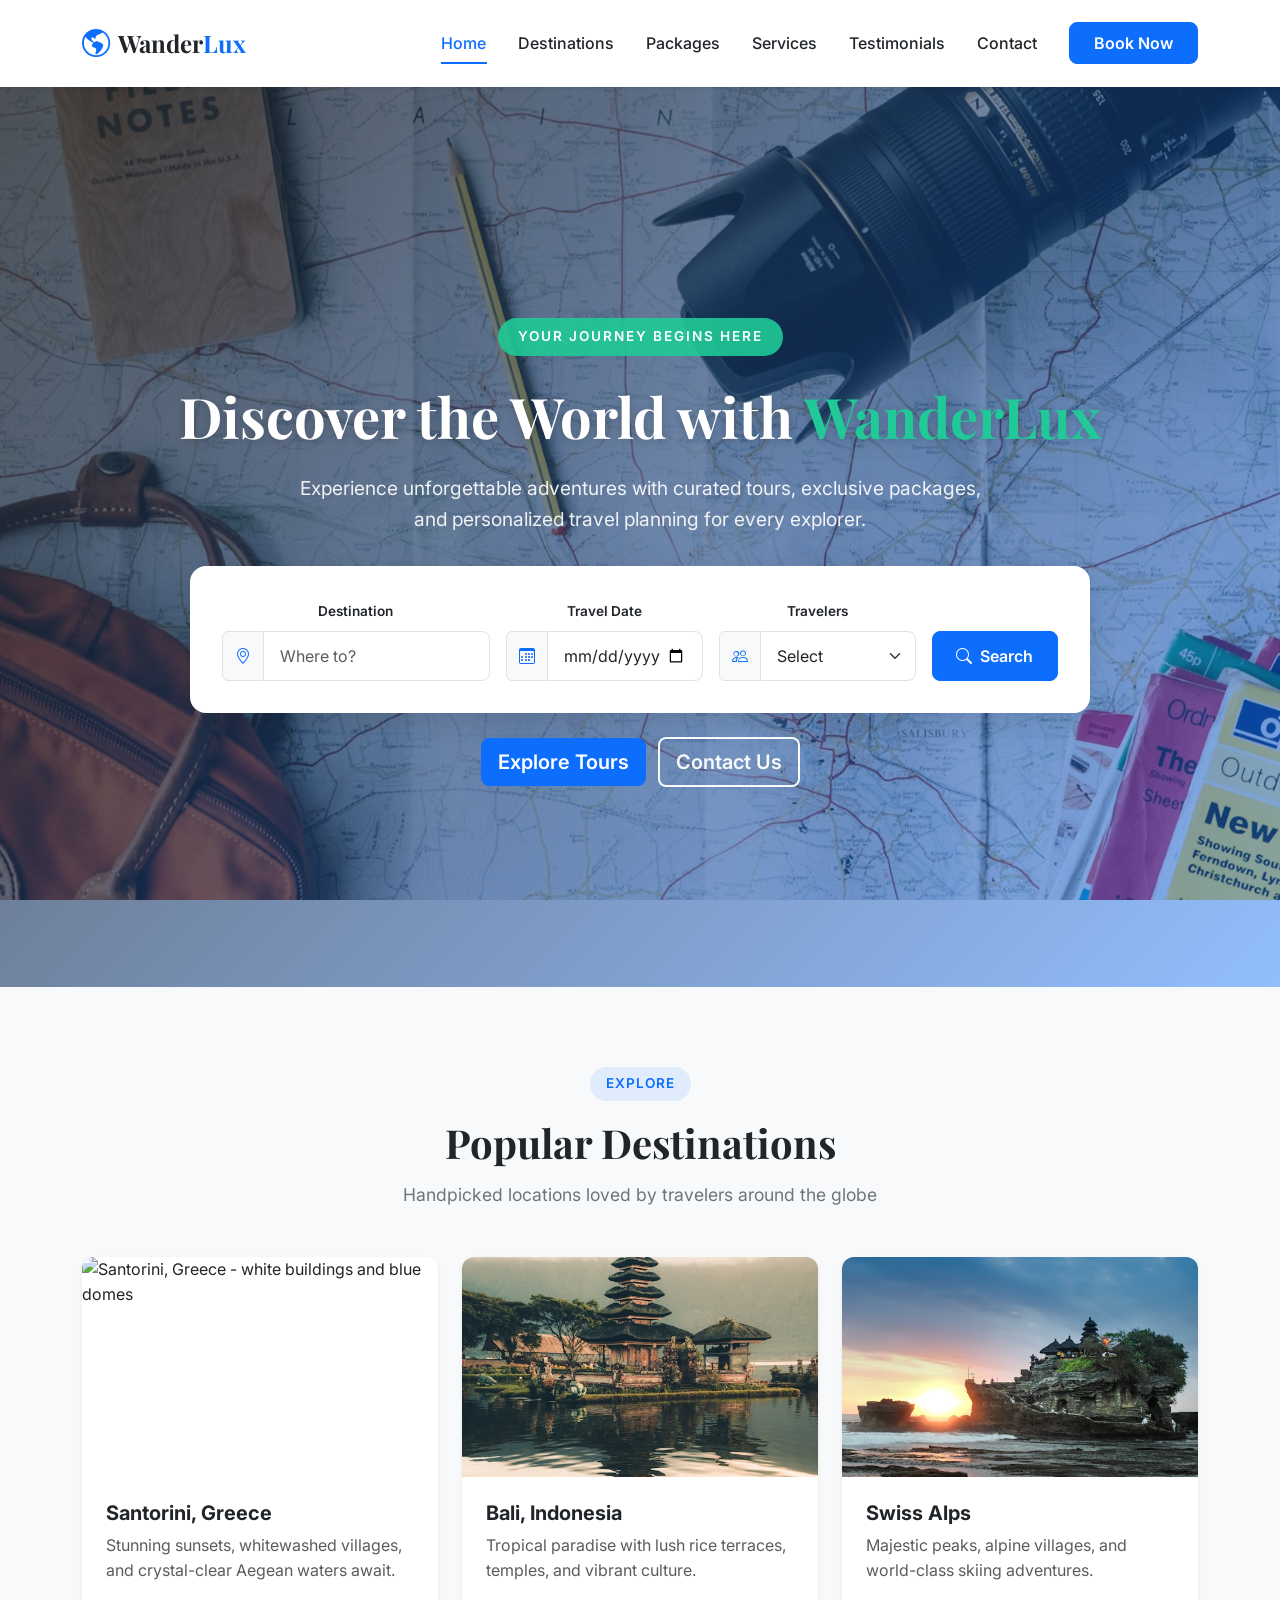
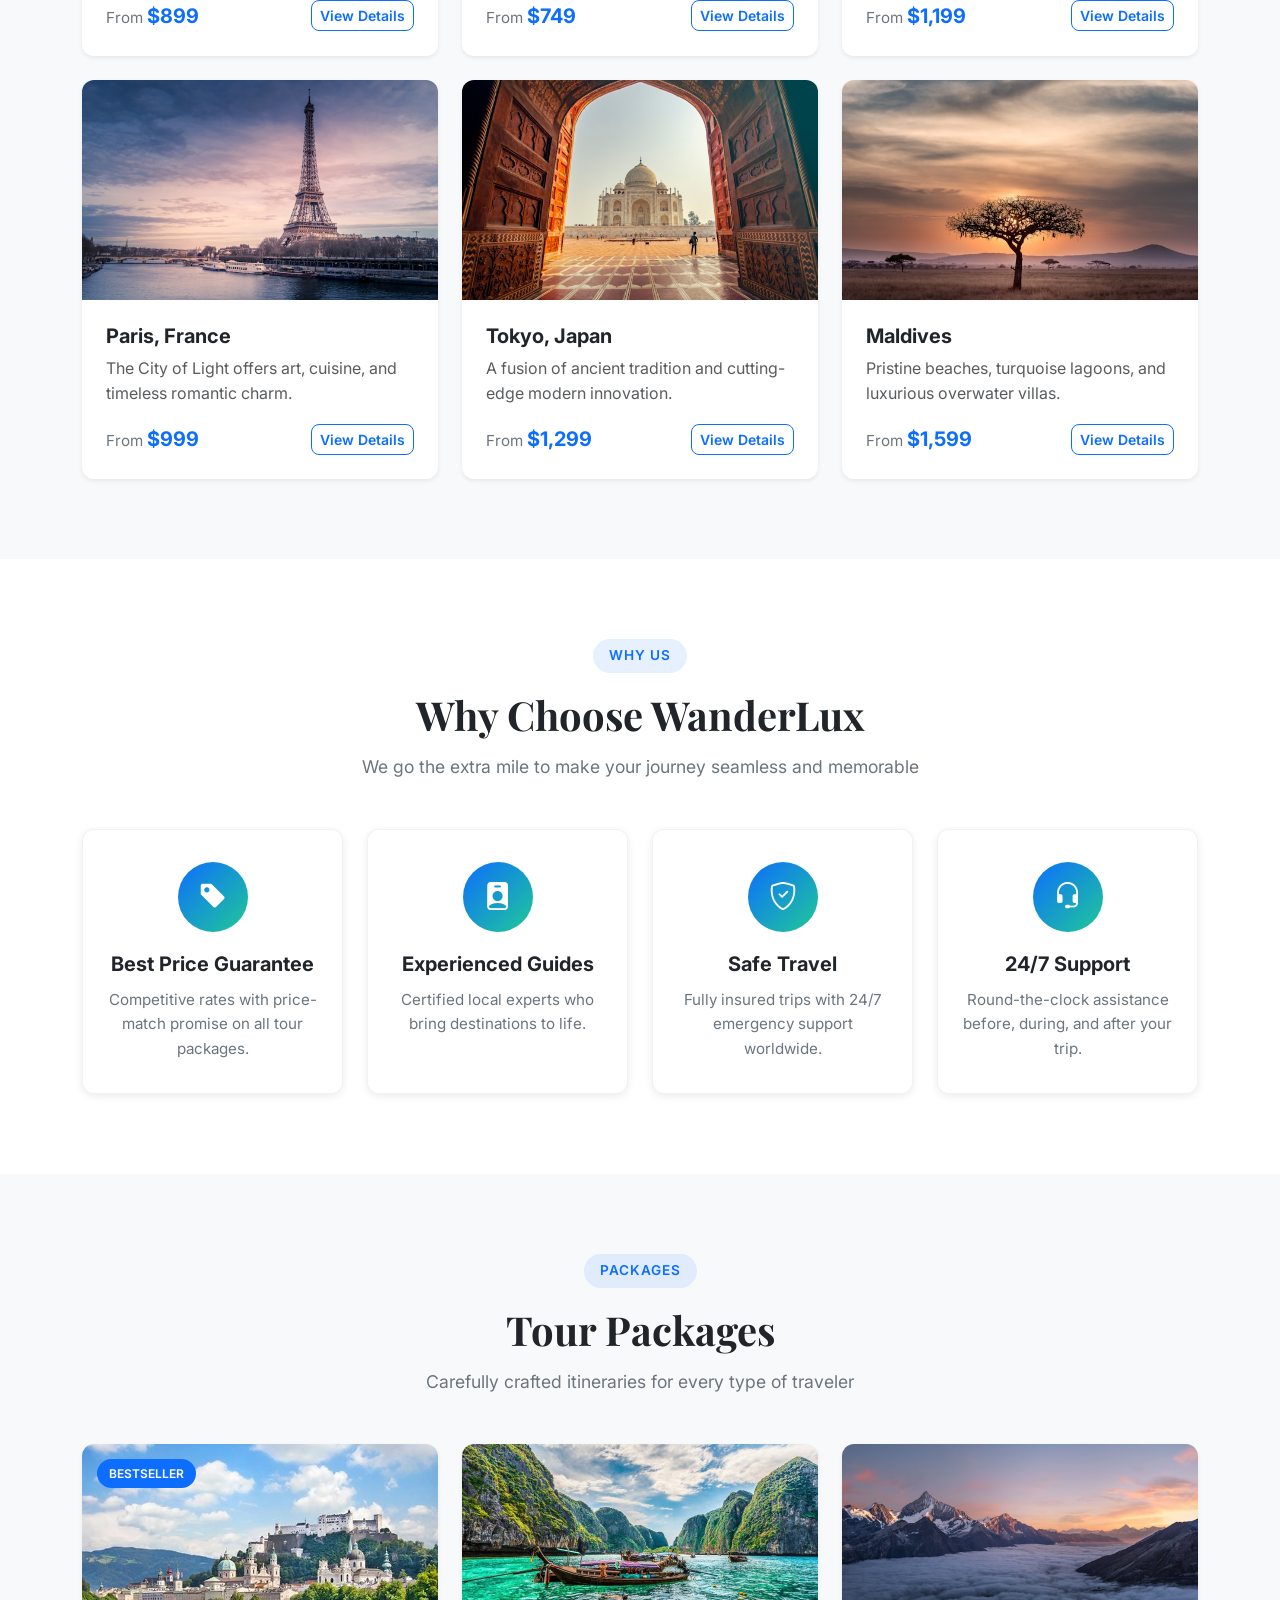
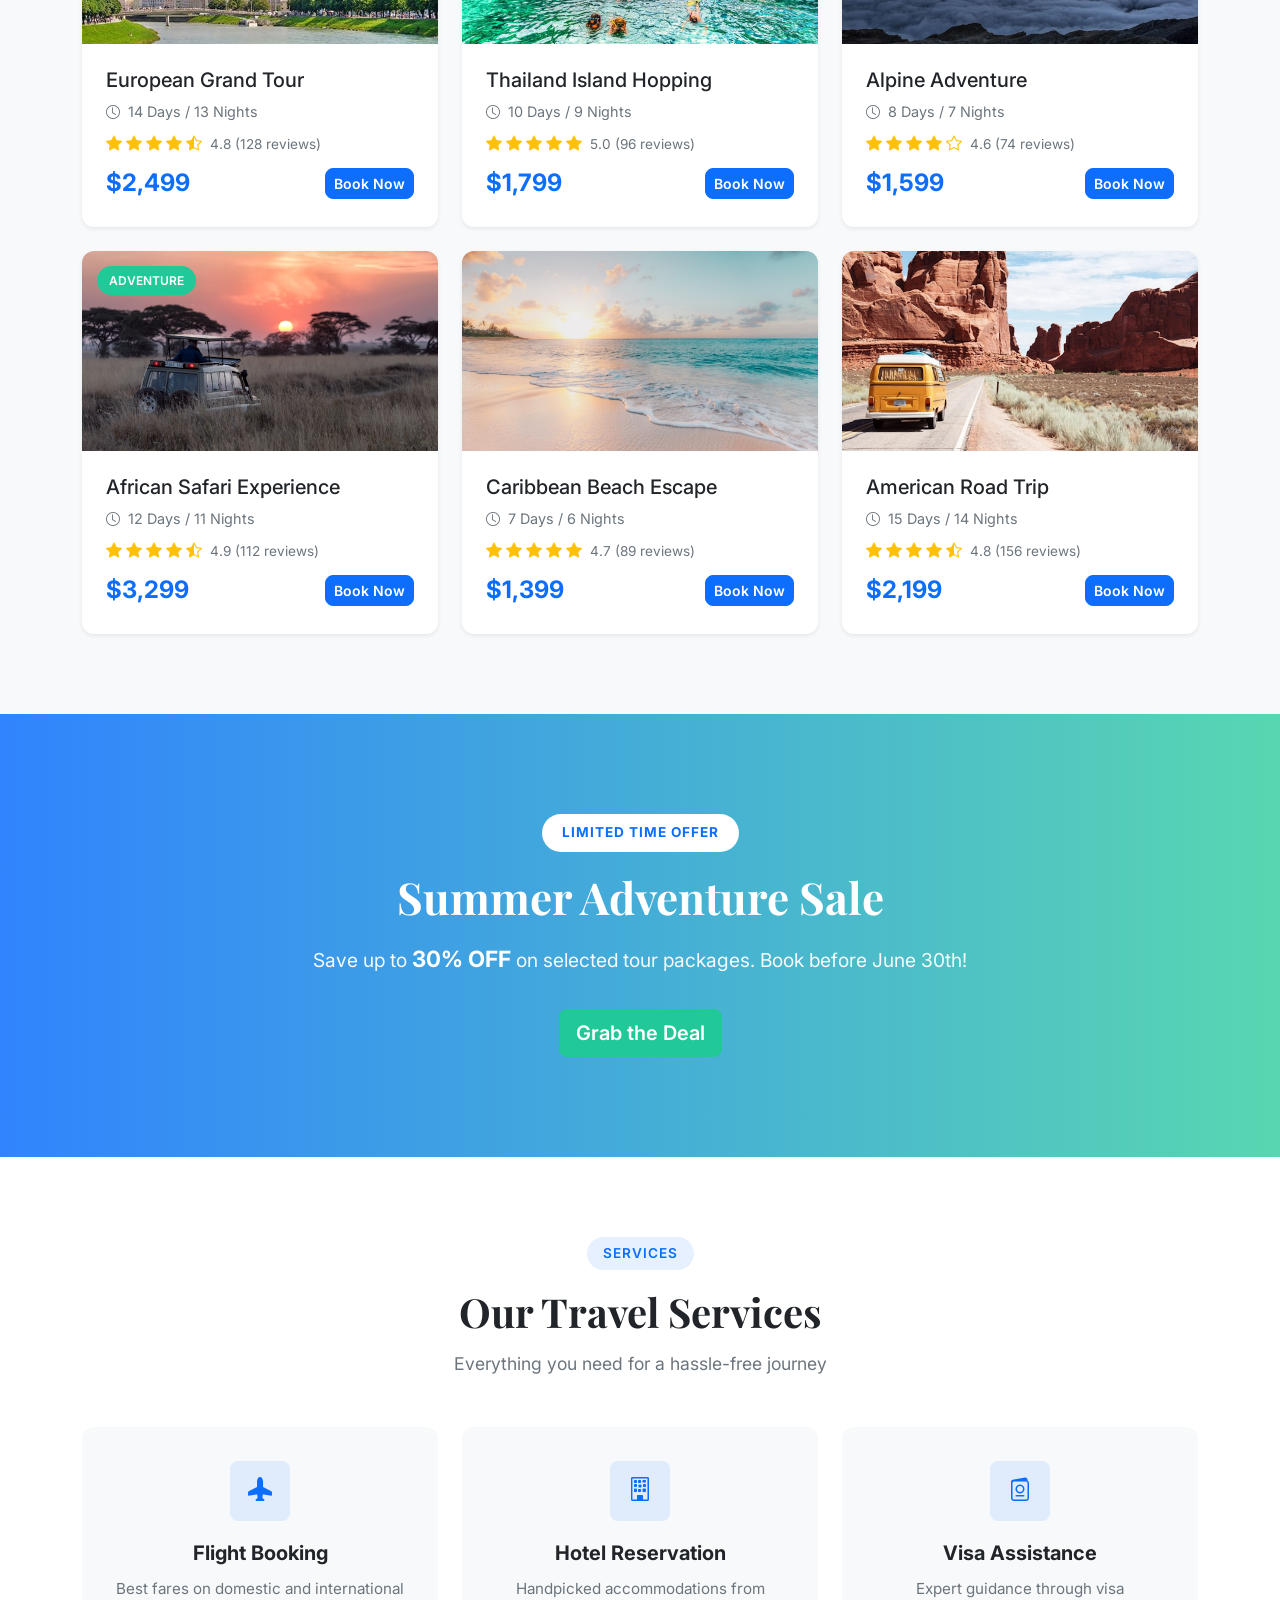
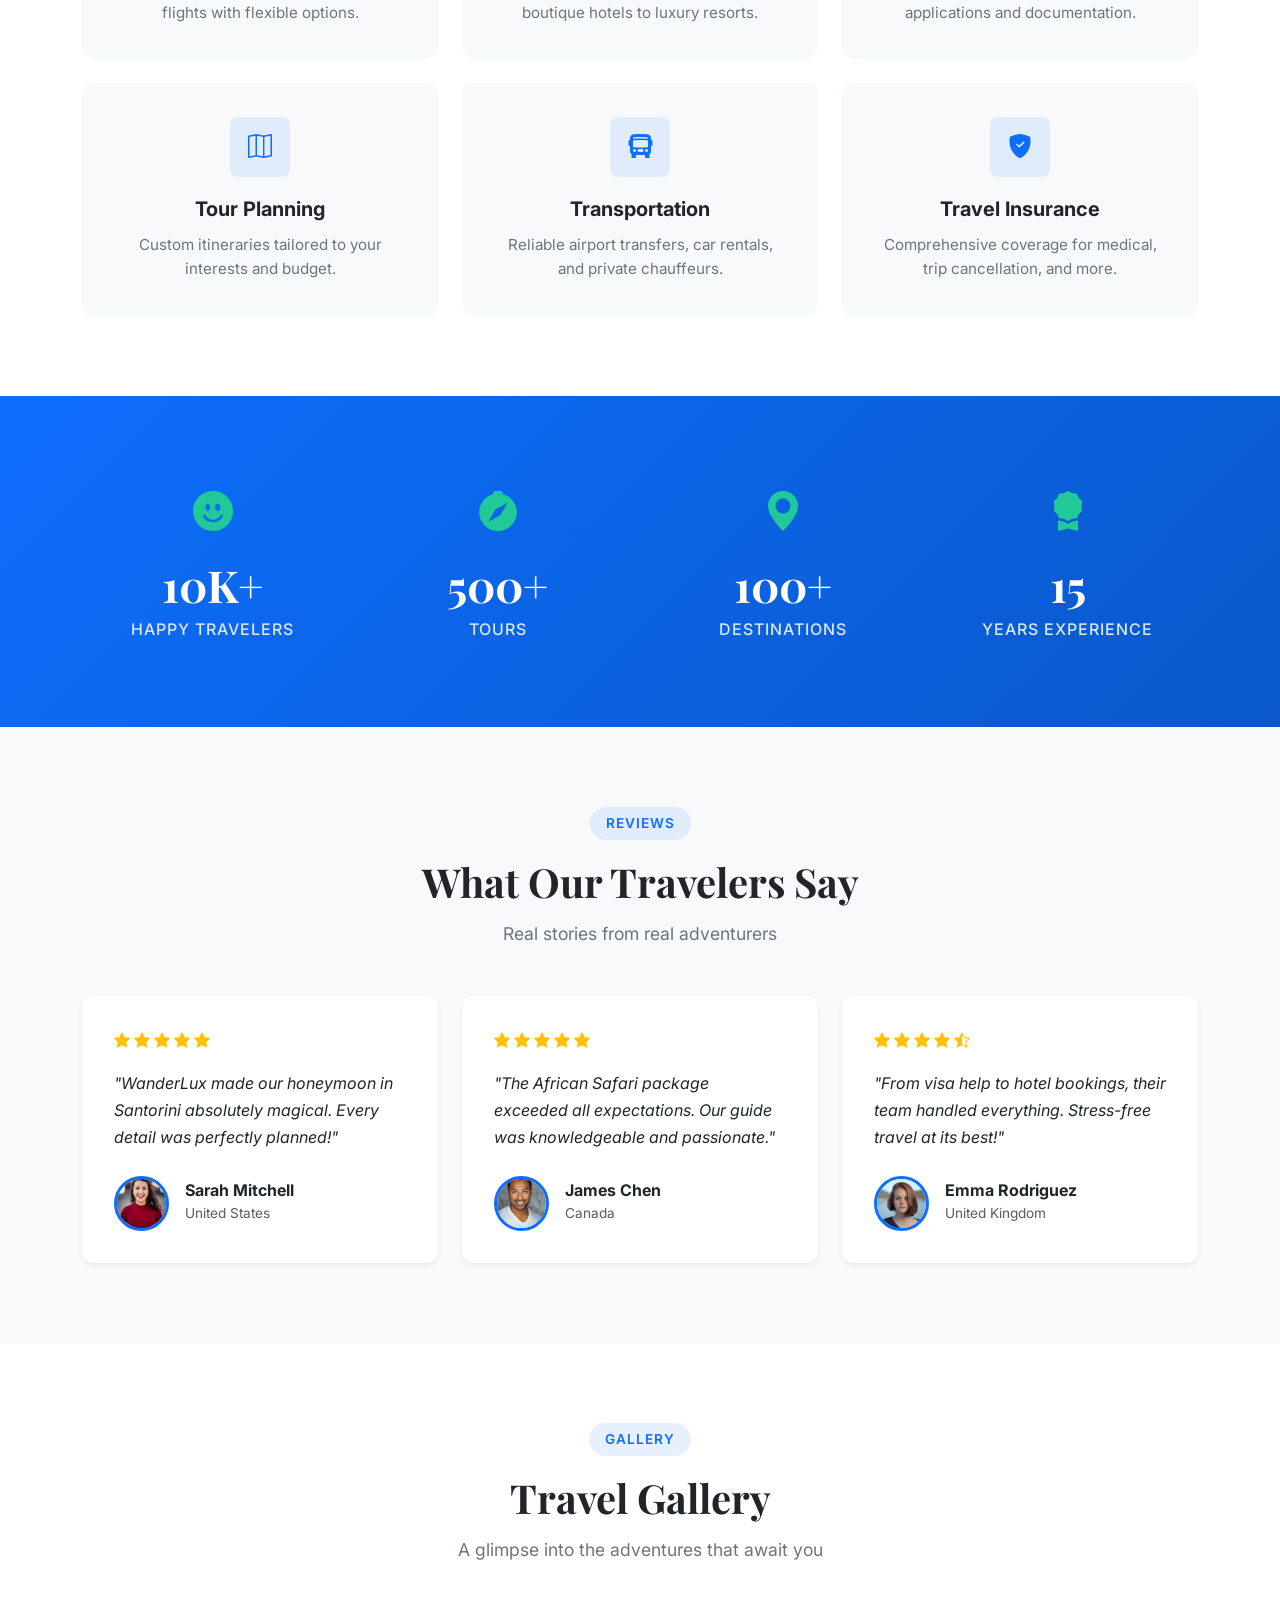
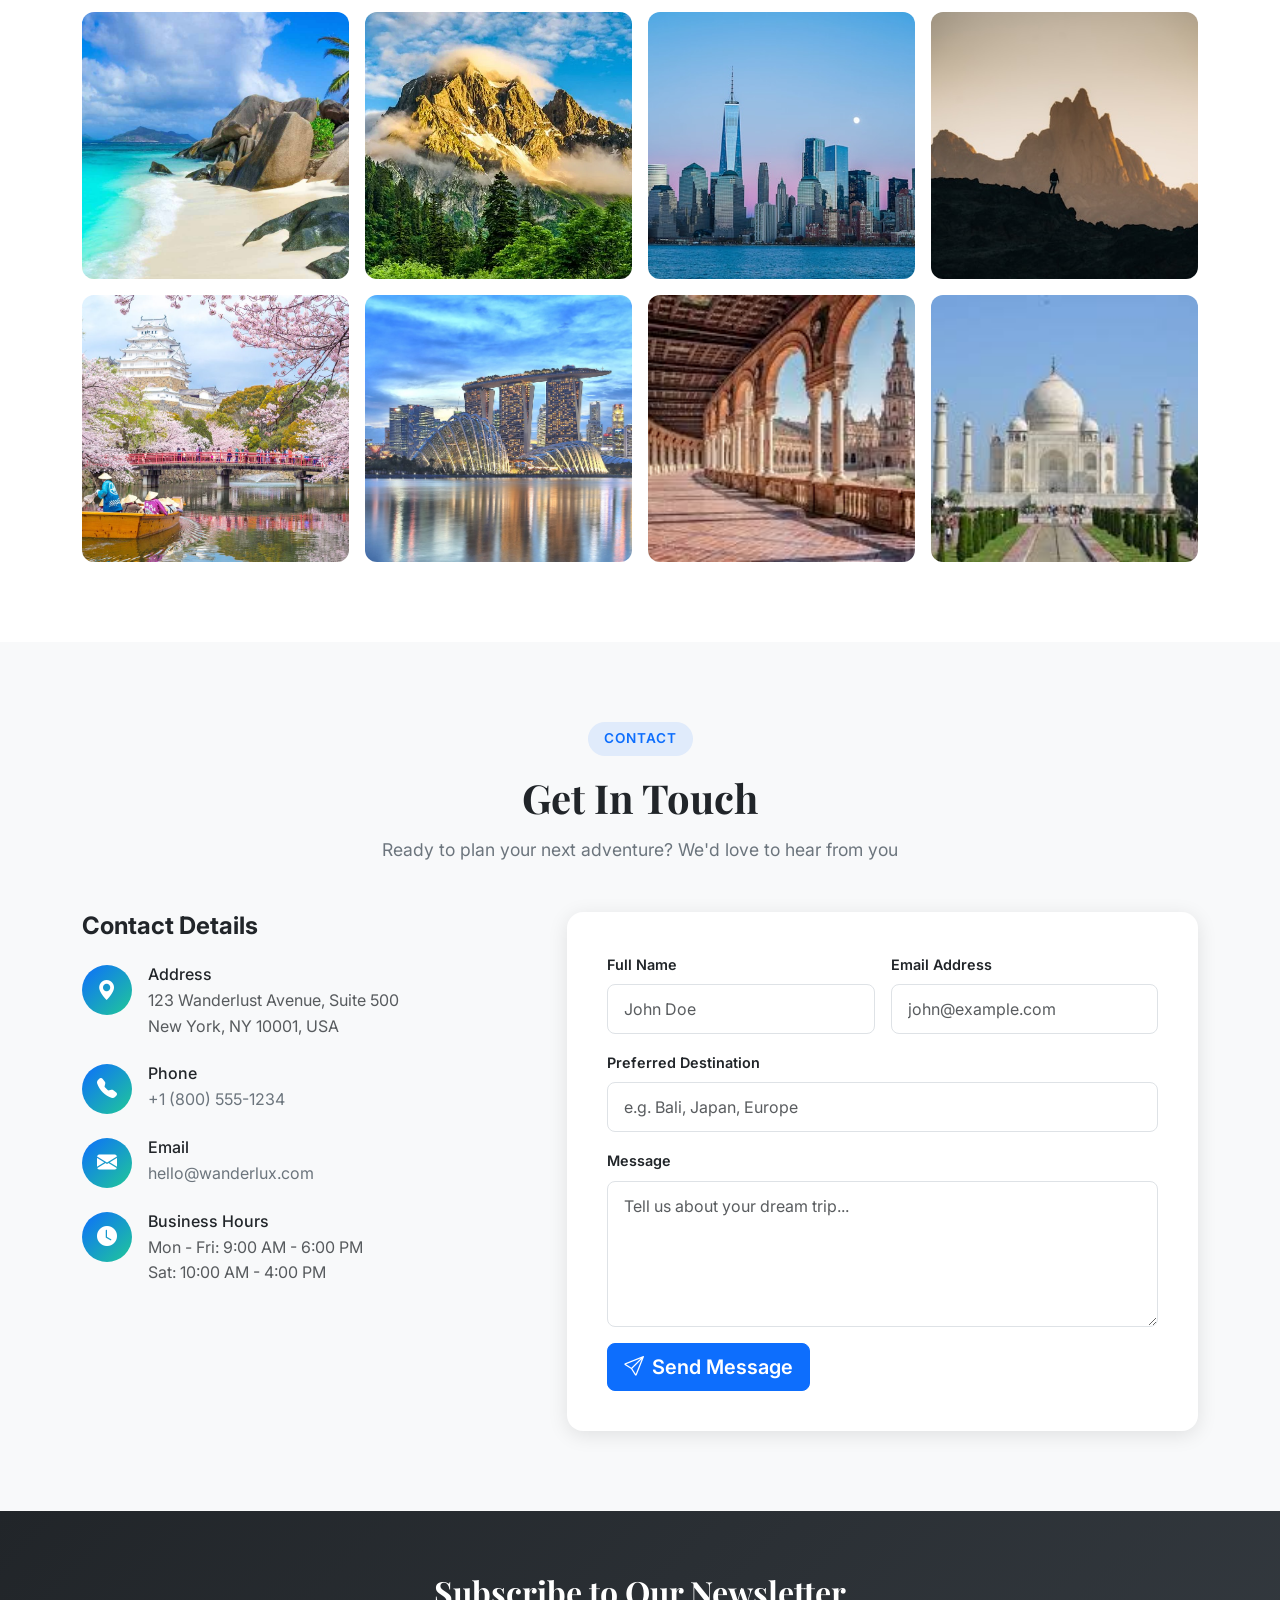
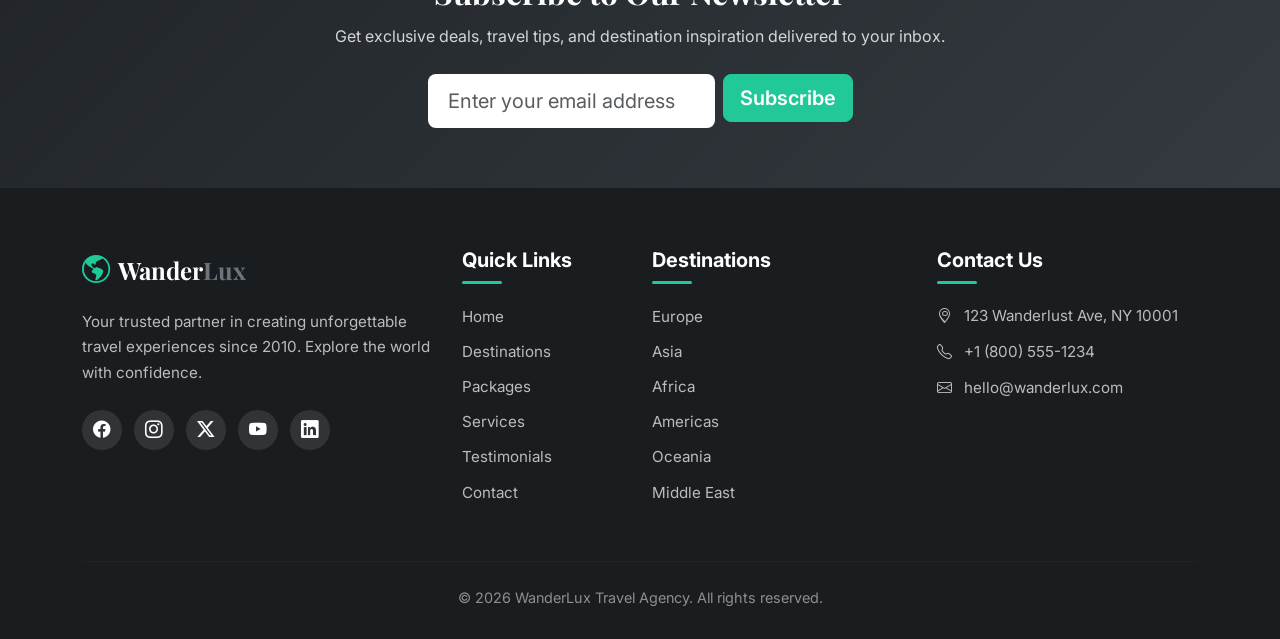
==== commit 40eee351: "final update" ====
--- a/travel-agency/index.html
+++ b/travel-agency/index.html
@@ -168,7 +168,7 @@
                 <div class="col-md-6 col-lg-4">
                     <article class="card destination-card h-100 border-0 shadow-sm">
                         <div class="card-img-wrapper">
-                            <img src="https://images.unsplash.com/photo-1537996194471-e657df975ab4?w=600&h=400&fit=crop" class="card-img-top" alt="Bali, Indonesia - tropical rice terraces" loading="lazy">
+                            <img src="./images/destinations/Bali.jpg" class="card-img-top" alt="Bali, Indonesia - tropical rice terraces" loading="lazy">
                         </div>
                         <div class="card-body">
                             <h3 class="card-title h5">Bali, Indonesia</h3>
@@ -185,7 +185,7 @@
                 <div class="col-md-6 col-lg-4">
                     <article class="card destination-card h-100 border-0 shadow-sm">
                         <div class="card-img-wrapper">
-                            <img src="https://images.unsplash.com/photo-1518548419970-58e3b4079ab2?w=600&h=400&fit=crop" class="card-img-top" alt="Swiss Alps - snow-capped mountains" loading="lazy">
+                            <img src="./images/destinations/Swiss.jpg" class="card-img-top" alt="Swiss Alps - snow-capped mountains" loading="lazy">
                         </div>
                         <div class="card-body">
                             <h3 class="card-title h5">Swiss Alps</h3>
@@ -202,7 +202,7 @@
                 <div class="col-md-6 col-lg-4">
                     <article class="card destination-card h-100 border-0 shadow-sm">
                         <div class="card-img-wrapper">
-                            <img src="https://images.unsplash.com/photo-1502602898657-3e91760cbb34?w=600&h=400&fit=crop" class="card-img-top" alt="Paris, France - Eiffel Tower" loading="lazy">
+                            <img src="./images/destinations/Paris.jpg" class="card-img-top" alt="Paris, France - Eiffel Tower" loading="lazy">
                         </div>
                         <div class="card-body">
                             <h3 class="card-title h5">Paris, France</h3>
@@ -219,7 +219,7 @@
                 <div class="col-md-6 col-lg-4">
                     <article class="card destination-card h-100 border-0 shadow-sm">
                         <div class="card-img-wrapper">
-                            <img src="https://images.unsplash.com/photo-1548013146-72479768bada?w=600&h=400&fit=crop" class="card-img-top" alt="Tokyo, Japan - city skyline at night" loading="lazy">
+                            <img src="./images/destinations/Tokyo.jpg" class="card-img-top" alt="Tokyo, Japan - city skyline at night" loading="lazy">
                         </div>
                         <div class="card-body">
                             <h3 class="card-title h5">Tokyo, Japan</h3>
@@ -236,7 +236,7 @@
                 <div class="col-md-6 col-lg-4">
                     <article class="card destination-card h-100 border-0 shadow-sm">
                         <div class="card-img-wrapper">
-                            <img src="https://images.unsplash.com/photo-1516026672322-bc52d61a55d5?w=600&h=400&fit=crop" class="card-img-top" alt="Maldives - overwater bungalows" loading="lazy">
+                            <img src="./images/destinations/Maldives.jpg" class="card-img-top" alt="Maldives - overwater bungalows" loading="lazy">
                         </div>
                         <div class="card-body">
                             <h3 class="card-title h5">Maldives</h3>
@@ -327,7 +327,7 @@
                 <div class="col-md-6 col-lg-4">
                     <article class="card package-card h-100 border-0 shadow-sm">
                         <div class="card-img-wrapper">
-                            <img src="https://images.unsplash.com/photo-1476514529935-07fa3c4c5f5f?w=600&h=400&fit=crop" class="card-img-top" alt="European Grand Tour package" loading="lazy">
+                            <img src="./images/packages/European Grand Tour.jpg" class="card-img-top" alt="European Grand Tour package" loading="lazy">
                             <span class="package-badge">Bestseller</span>
                         </div>
                         <div class="card-body">
@@ -353,7 +353,7 @@
                 <div class="col-md-6 col-lg-4">
                     <article class="card package-card h-100 border-0 shadow-sm">
                         <div class="card-img-wrapper">
-                            <img src="https://images.unsplash.com/photo-1552465011-b4e21bf8e135?w=600&h=400&fit=crop" class="card-img-top" alt="Thailand Island Hopping package" loading="lazy">
+                            <img src="./images/packages/Thailand Island Hopping.jpg" class="card-img-top" alt="Thailand Island Hopping package" loading="lazy">
                         </div>
                         <div class="card-body">
                             <h3 class="card-title h5">Thailand Island Hopping</h3>
@@ -378,7 +378,7 @@
                 <div class="col-md-6 col-lg-4">
                     <article class="card package-card h-100 border-0 shadow-sm">
                         <div class="card-img-wrapper">
-                            <img src="https://images.unsplash.com/photo-1506905925346-21bda4d32df4?w=600&h=400&fit=crop" class="card-img-top" alt="Alpine Adventure package" loading="lazy">
+                            <img src="./images/packages/Alpine Adventure.jpg" class="card-img-top" alt="Alpine Adventure package" loading="lazy">
                         </div>
                         <div class="card-body">
                             <h3 class="card-title h5">Alpine Adventure</h3>
@@ -403,7 +403,7 @@
                 <div class="col-md-6 col-lg-4">
                     <article class="card package-card h-100 border-0 shadow-sm">
                         <div class="card-img-wrapper">
-                            <img src="https://images.unsplash.com/photo-1516426122078-c23e76319801?w=600&h=400&fit=crop" class="card-img-top" alt="African Safari Experience package" loading="lazy">
+                            <img src="./images/packages/African Safari Experience.jpg" class="card-img-top" alt="African Safari Experience package" loading="lazy">
                             <span class="package-badge badge-adventure">Adventure</span>
                         </div>
                         <div class="card-body">
@@ -429,7 +429,7 @@
                 <div class="col-md-6 col-lg-4">
                     <article class="card package-card h-100 border-0 shadow-sm">
                         <div class="card-img-wrapper">
-                            <img src="https://images.unsplash.com/photo-1507525428034-b723cf961d3e?w=600&h=400&fit=crop" class="card-img-top" alt="Caribbean Beach Escape package" loading="lazy">
+                            <img src="./images/packages/Caribbean Beach Escape.jpg" class="card-img-top" alt="Caribbean Beach Escape package" loading="lazy">
                         </div>
                         <div class="card-body">
                             <h3 class="card-title h5">Caribbean Beach Escape</h3>
@@ -454,7 +454,7 @@
                 <div class="col-md-6 col-lg-4">
                     <article class="card package-card h-100 border-0 shadow-sm">
                         <div class="card-img-wrapper">
-                            <img src="https://images.unsplash.com/photo-1469854523086-cc02fe5d8800?w=600&h=400&fit=crop" class="card-img-top" alt="American Road Trip package" loading="lazy">
+                            <img src="./images/packages/American Road Trip.jpg" class="card-img-top" alt="American Road Trip package" loading="lazy">
                         </div>
                         <div class="card-body">
                             <h3 class="card-title h5">American Road Trip</h3>
@@ -635,7 +635,7 @@
                             </div>
                             <p class="testimonial-text">"WanderLux made our honeymoon in Santorini absolutely magical. Every detail was perfectly planned!"</p>
                             <div class="testimonial-author d-flex align-items-center">
-                                <img src="https://images.unsplash.com/photo-1494790108377-be9c29b29330?w=80&h=80&fit=crop&crop=face" class="testimonial-avatar rounded-circle" alt="Sarah Mitchell profile photo" loading="lazy">
+                                <img src="./images/clients/Sarah Mitchell.jpg" class="testimonial-avatar rounded-circle" alt="Sarah Mitchell profile photo" loading="lazy">
                                 <div class="ms-3">
                                     <h4 class="author-name h6 mb-0">Sarah Mitchell</h4>
                                     <span class="author-country text-muted">United States</span>
@@ -658,7 +658,7 @@
                             </div>
                             <p class="testimonial-text">"The African Safari package exceeded all expectations. Our guide was knowledgeable and passionate."</p>
                             <div class="testimonial-author d-flex align-items-center">
-                                <img src="https://images.unsplash.com/photo-1507003211169-0a1dd7228f2d?w=80&h=80&fit=crop&crop=face" class="testimonial-avatar rounded-circle" alt="James Chen profile photo" loading="lazy">
+                                <img src="./images/clients/James Chen.jpg" class="testimonial-avatar rounded-circle" alt="James Chen profile photo" loading="lazy">
                                 <div class="ms-3">
                                     <h4 class="author-name h6 mb-0">James Chen</h4>
                                     <span class="author-country text-muted">Canada</span>
@@ -681,7 +681,7 @@
                             </div>
                             <p class="testimonial-text">"From visa help to hotel bookings, their team handled everything. Stress-free travel at its best!"</p>
                             <div class="testimonial-author d-flex align-items-center">
-                                <img src="https://images.unsplash.com/photo-1438761681033-6461ffad8d80?w=80&h=80&fit=crop&crop=face" class="testimonial-avatar rounded-circle" alt="Emma Rodriguez profile photo" loading="lazy">
+                                <img src="./images/clients/Emma Rodriguez.jpg" class="testimonial-avatar rounded-circle" alt="Emma Rodriguez profile photo" loading="lazy">
                                 <div class="ms-3">
                                     <h4 class="author-name h6 mb-0">Emma Rodriguez</h4>
                                     <span class="author-country text-muted">United Kingdom</span>
@@ -709,7 +709,7 @@
                 <!-- Beach -->
                 <div class="col-6 col-md-4 col-lg-3">
                     <div class="gallery-item">
-                        <img src="https://images.unsplash.com/photo-1507525428034-b723cf961d3e?w=400&h=400&fit=crop" alt="Tropical beach with turquoise water" loading="lazy">
+                        <img src="./images/gallery/Beaches.jpg" alt="Tropical beach with turquoise water" loading="lazy">
                         <div class="gallery-overlay">
                             <span>Beaches</span>
                         </div>
@@ -718,7 +718,7 @@
                 <!-- Mountain -->
                 <div class="col-6 col-md-4 col-lg-3">
                     <div class="gallery-item">
-                        <img src="https://images.unsplash.com/photo-1464822759023-fed622ff2c3b?w=400&h=400&fit=crop" alt="Snow-capped mountain peak" loading="lazy">
+                        <img src="./images/gallery/Mountains" alt="Snow-capped mountain peak" loading="lazy">
                         <div class="gallery-overlay">
                             <span>Mountains</span>
                         </div>
@@ -727,7 +727,7 @@
                 <!-- City -->
                 <div class="col-6 col-md-4 col-lg-3">
                     <div class="gallery-item">
-                        <img src="https://images.unsplash.com/photo-1514565131-fce0801e5785?w=400&h=400&fit=crop" alt="City skyline at dusk" loading="lazy">
+                        <img src="./images/gallery/Cities.jpg" alt="City skyline at dusk" loading="lazy">
                         <div class="gallery-overlay">
                             <span>Cities</span>
                         </div>
@@ -736,7 +736,7 @@
                 <!-- Adventure -->
                 <div class="col-6 col-md-4 col-lg-3">
                     <div class="gallery-item">
-                        <img src="https://images.unsplash.com/photo-1682687220742-aba13b6e50ba?w=400&h=400&fit=crop" alt="Adventure hiking in nature" loading="lazy">
+                        <img src="./images/gallery/Adventure.jpg" alt="Adventure hiking in nature" loading="lazy">
                         <div class="gallery-overlay">
                             <span>Adventure</span>
                         </div>
@@ -745,36 +745,36 @@
                 <!-- Beach 2 -->
                 <div class="col-6 col-md-4 col-lg-3">
                     <div class="gallery-item">
-                        <img src="https://images.unsplash.com/photo-1519046904884-53103b34b206?w=400&h=400&fit=crop" alt="Sandy beach with palm trees" loading="lazy">
+                        <img src="./images/gallery/Seasonal.jpg" alt="Sandy beach with palm trees" loading="lazy">
                         <div class="gallery-overlay">
-                            <span>Beaches</span>
+                            <span>Seasonal</span>
                         </div>
                     </div>
                 </div>
                 <!-- Mountain 2 -->
                 <div class="col-6 col-md-4 col-lg-3">
                     <div class="gallery-item">
-                        <img src="https://images.unsplash.com/photo-1506905925346-21bda4d32df4?w=400&h=400&fit=crop" alt="Mountain landscape with clouds" loading="lazy">
+                        <img src="./images/gallery/Luxury.webp" alt="Mountain landscape with clouds" loading="lazy">
                         <div class="gallery-overlay">
-                            <span>Mountains</span>
+                            <span>Luxury</span>
                         </div>
                     </div>
                 </div>
                 <!-- City 2 -->
                 <div class="col-6 col-md-4 col-lg-3">
                     <div class="gallery-item">
-                        <img src="https://images.unsplash.com/photo-1496442226666-8d4d0e62e6e9?w=400&h=400&fit=crop" alt="New York City skyline" loading="lazy">
+                        <img src="./images/gallery/Culture.jpg" alt="New York City skyline" loading="lazy">
                         <div class="gallery-overlay">
-                            <span>Cities</span>
+                            <span>Culture</span>
                         </div>
                     </div>
                 </div>
                 <!-- Adventure 2 -->
                 <div class="col-6 col-md-4 col-lg-3">
                     <div class="gallery-item">
-                        <img src="https://images.unsplash.com/photo-1533877432530-6888a5bf10b4?w=400&h=400&fit=crop" alt="Hot air balloon adventure" loading="lazy">
+                        <img src="./images/gallery/Landmarks.jpg" alt="Hot air balloon adventure" loading="lazy">
                         <div class="gallery-overlay">
-                            <span>Adventure</span>
+                            <span>Landmarks</span>
                         </div>
                     </div>
                 </div>
--- a/travel-agency/css/style.css
+++ b/travel-agency/css/style.css
@@ -203,7 +203,8 @@
     min-height: 100vh;
     display: flex;
     align-items: center;
-    background-image: url('https://images.unsplash.com/photo-1488646953014-85cb44e25828?w=1920&h=1080&fit=crop');
+    /* background-image: url('https://images.unsplash.com/photo-1488646953014-85cb44e25828?w=1920&h=1080&fit=crop'); */
+    background-image: url('../images/hero-bg-img.jpg');
     background-size: cover;
     background-position: center;
     background-attachment: fixed;
@@ -488,7 +489,7 @@
 .adventure-banner {
     position: relative;
     padding: 100px 0;
-    background-image: url('https://images.unsplash.com/photo-1501785888041-af3ef285b470?w=1920&h=600&fit=crop');
+    background-image: url('../images/adventure-banner-bg-img.jpg');
     background-size: cover;
     background-position: center;
     background-attachment: fixed;
